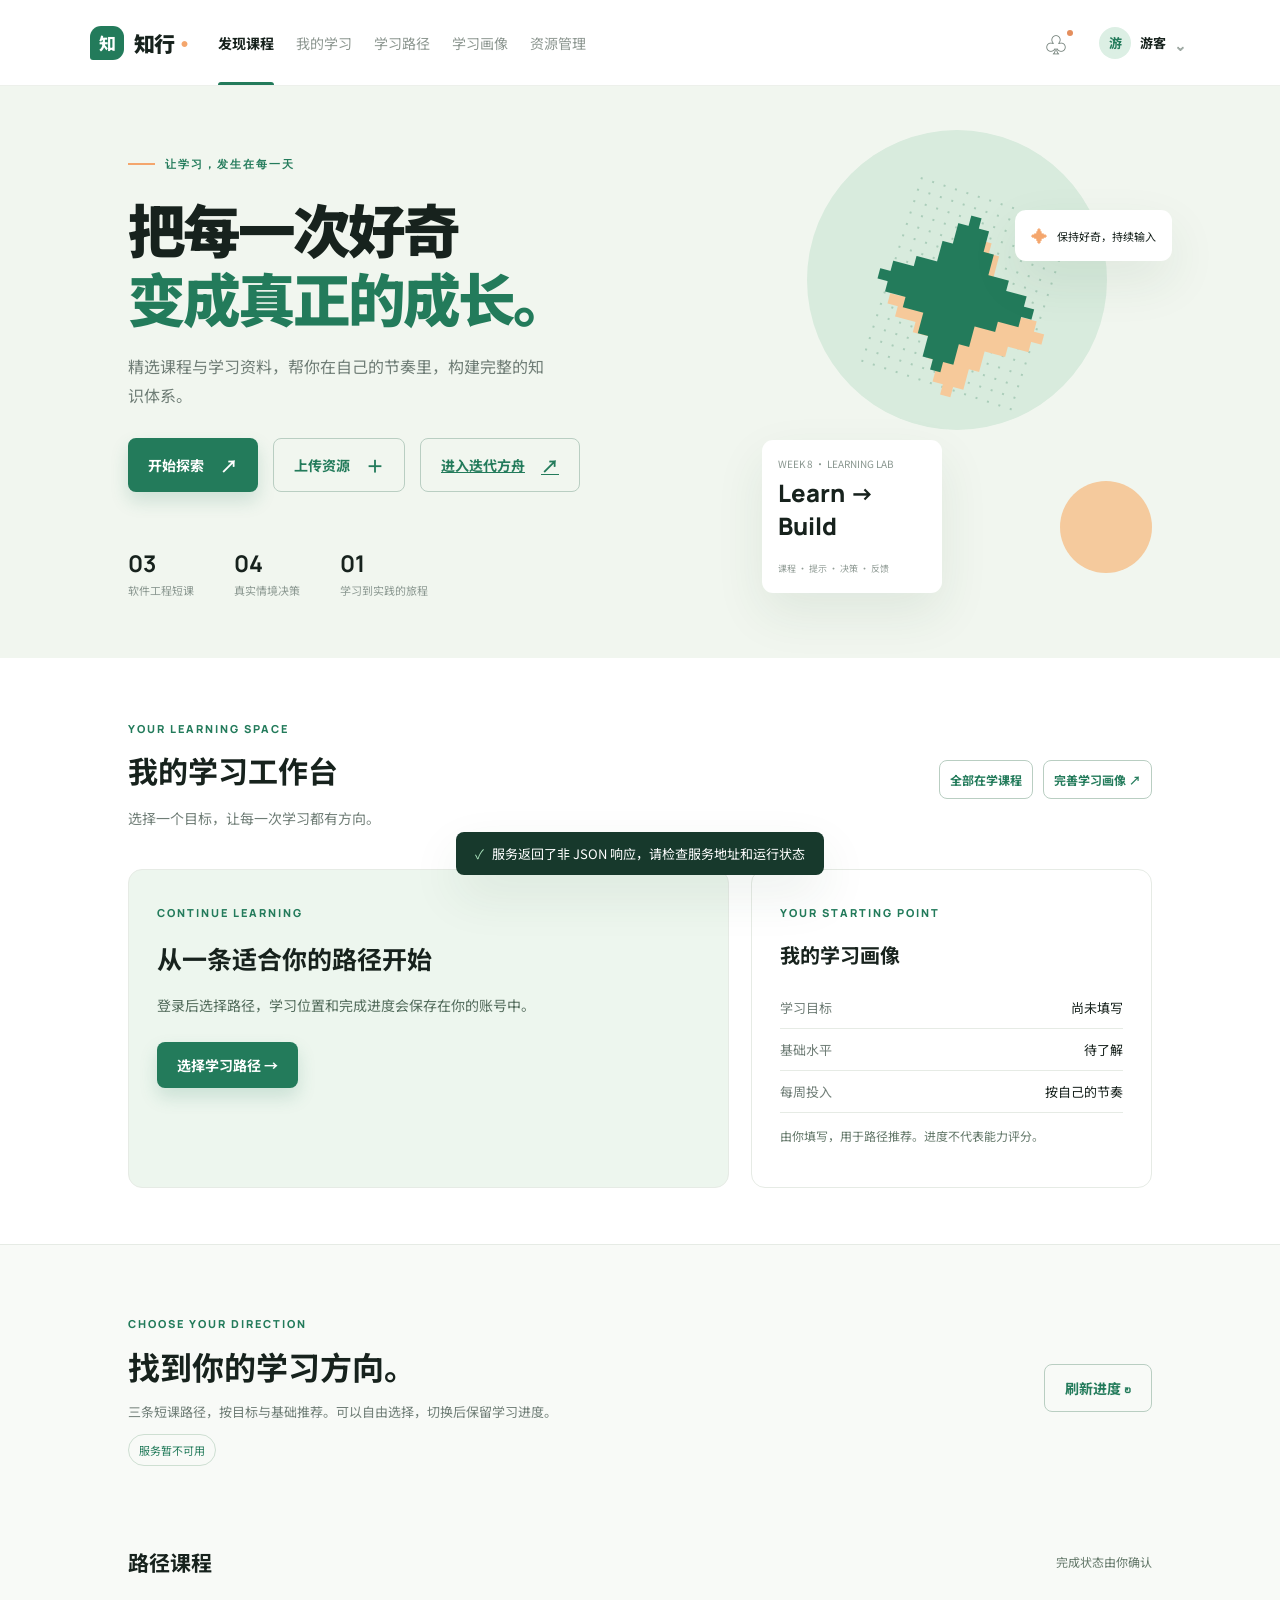
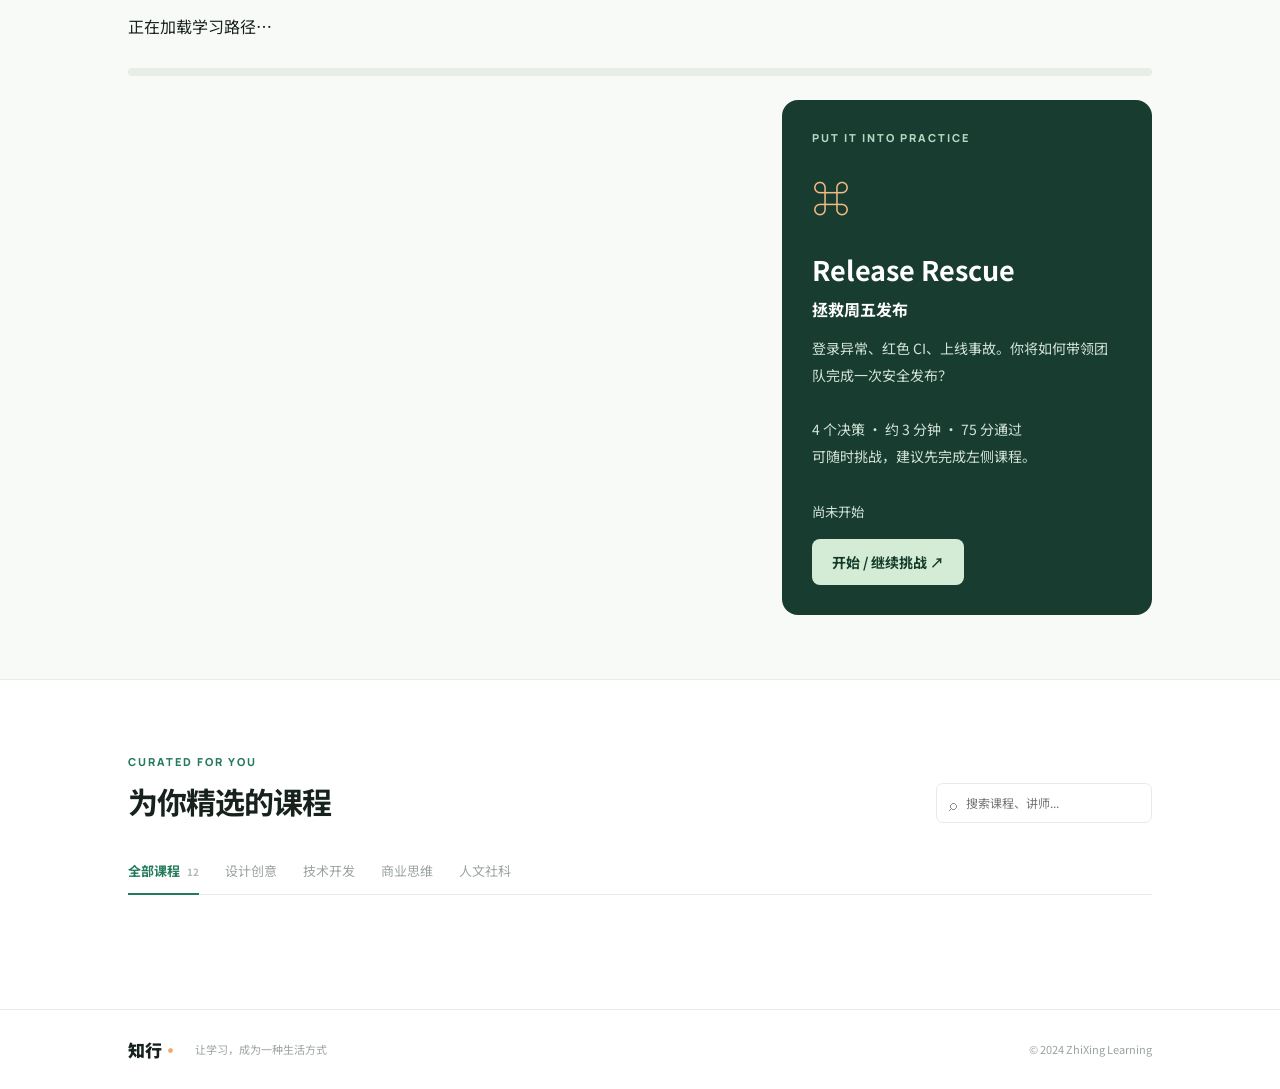
==== frontend/index.html @ 78775c66 "feat: add teacher AI course studio and learner progress analytics" ====
<!DOCTYPE html>
<html lang="zh-CN">
<head>
  <meta charset="UTF-8" />
  <meta name="viewport" content="width=device-width, initial-scale=1.0" />
  <title>知行 · 学习平台</title>
  <meta name="description" content="知行学习平台：发现好课程，上传并管理你的学习资源。" />
  <link rel="preconnect" href="https://fonts.googleapis.com" />
  <link rel="preconnect" href="https://fonts.gstatic.com" crossorigin />
  <link href="https://fonts.googleapis.com/css2?family=Manrope:wght@400;500;600;700;800&family=Noto+Sans+SC:wght@400;500;700;800;900&display=swap" rel="stylesheet" />
  <link rel="stylesheet" href="/frontend/styles/main.css" />
  <link rel="stylesheet" href="/frontend/styles/learning.css" />
  <link rel="stylesheet" href="/frontend/styles/teacher.css">
</head>
<body>
  <div class="app-shell">
    <header class="topbar">
      <a class="brand" href="#" aria-label="知行学习平台首页">
        <span class="brand-mark">知</span>
        <span>知行<span class="brand-dot">·</span></span>
      </a>
      <nav class="main-nav" aria-label="主导航">
        <button class="nav-link active" data-view="explore">发现课程</button>
        <button class="nav-link" data-view="my-learning">我的学习</button>
        <button class="nav-link" id="path-nav" data-view="path">学习路径</button>
        <button class="nav-link" data-view="learning-profile">学习画像</button>
        <button class="nav-link" data-view="uploads" data-upload-only>资源管理</button>
        <button class="nav-link hidden" data-view="admin-users" data-admin-only>账户数据</button>
      </nav>
      <div class="topbar-actions">
        <button class="icon-button notification" aria-label="通知">
          <span class="icon">♧</span><span class="notification-dot"></span>
        </button>
        <button class="user-menu" id="user-menu">
          <span class="avatar" id="user-avatar">游</span>
          <span class="user-name" id="user-name">游客</span><span class="user-role-badge hidden" id="user-role-badge">管理员</span>
          <span class="chevron">⌄</span>
        </button>
      </div>
    </header>

    <main id="app-main">
      <section class="hero">
        <div class="hero-copy">
          <span class="eyebrow"><span class="eyebrow-line"></span>让学习，发生在每一天</span>
          <h1>把每一次好奇<br /><em>变成真正的成长。</em></h1>
          <p>精选课程与学习资料，帮你在自己的节奏里，构建完整的知识体系。</p>
          <div class="hero-actions">
            <button class="button button-primary" data-scroll-courses>开始探索 <span>↗</span></button>
            <button class="button button-ghost" data-open-upload data-upload-only>上传资源 <span>＋</span></button>
            <a class="button button-ghost" href="/game">进入迭代方舟 <span>↗</span></a>
          </div>
          <div class="hero-stats">
            <div><strong>03</strong><small>软件工程短课</small></div>
            <div><strong>04</strong><small>真实情境决策</small></div>
            <div><strong>01</strong><small>学习到实践的旅程</small></div>
          </div>
        </div>
        <div class="hero-visual" aria-hidden="true">
          <div class="orb orb-main"></div>
          <div class="orb orb-small"></div>
          <div class="hero-card hero-card-progress">
            <span class="mini-label">WEEK 8 · LEARNING LAB</span>
            <strong>Learn → Build</strong>
            <small>课程 · 提示 · 决策 · 反馈</small>
          </div>
          <div class="hero-card hero-card-note">
            <span class="note-icon">✦</span><span>保持好奇，持续输入</span>
          </div>
          <div class="hero-pattern"></div>
          <div class="hero-person">✦</div>
        </div>
      </section>

      <section class="student-workbench" id="student-workbench" aria-labelledby="workbench-title">
        <div class="workbench-heading"><div><span class="section-kicker">YOUR LEARNING SPACE</span><h2 id="workbench-title">我的学习工作台</h2><p id="workbench-greeting">选择一个目标，让每一次学习都有方向。</p></div><div class="lesson-actions"><button class="button button-ghost" id="view-enrolled-courses">全部在学课程</button><button class="button button-ghost" id="edit-learning-profile">完善学习画像 ↗</button></div></div>
        <div class="workbench-grid">
          <article class="resume-card"><span class="section-kicker" id="resume-eyebrow">CONTINUE LEARNING</span><h3 id="resume-title">从一条适合你的路径开始</h3><p id="resume-description">登录后选择路径，学习位置和完成进度会保存在你的账号中。</p><p id="resume-path-label" class="supporting-copy"></p><button class="button button-primary" id="resume-learning">选择学习路径 →</button><button class="button button-ghost hidden" id="resume-view-path">查看当前路径</button><p id="next-lesson-label" class="supporting-copy"></p></article>
          <article class="profile-overview"><span class="section-kicker">YOUR STARTING POINT</span><h3>我的学习画像</h3><dl id="profile-overview"><div><dt>学习目标</dt><dd>尚未填写</dd></div><div><dt>基础水平</dt><dd>待了解</dd></div><div><dt>每周投入</dt><dd>按自己的节奏</dd></div></dl><p class="supporting-copy">由你填写，用于路径推荐。进度不代表能力评分。</p></article>
        </div>
      </section>
      <section class="week8-section" id="learning-path" aria-labelledby="path-title">
        <div class="week8-heading"><div><span class="section-kicker">CHOOSE YOUR DIRECTION</span><h2 id="path-title">找到你的学习方向。</h2><p>三条短课路径，按目标与基础推荐。可以自由选择，切换后保留学习进度。</p><span class="environment-label" id="learning-environment">正在连接学习环境…</span></div><button class="button button-ghost" id="path-refresh">刷新进度 ↻</button></div>
        <div id="path-error" class="form-error" role="alert"></div>
        <div class="path-catalog" id="path-catalog"></div>
        <div class="active-path-heading"><h3 id="active-path-title">路径课程</h3><span id="path-save-note" class="supporting-copy">完成状态由你确认</span></div>
        <div class="path-total"><p id="path-summary" aria-live="polite">正在加载学习路径…</p><progress id="path-progress" max="100" value="0" aria-label="学习路径总进度"></progress></div>
        <div class="journey-layout"><div class="path-list" id="path-list"></div><aside class="mission-card"><span class="section-kicker">PUT IT INTO PRACTICE</span><div class="mission-icon" aria-hidden="true">⌘</div><h3>Release Rescue</h3><strong>拯救周五发布</strong><p>登录异常、红色 CI、上线事故。你将如何带领团队完成一次安全发布？</p><p>4 个决策 · 约 3 分钟 · 75 分通过<br>可随时挑战，建议先完成左侧课程。</p><small id="mission-best">尚未开始</small><button class="button" id="mission-start">开始 / 继续挑战 ↗</button></aside></div>
      </section>

      <section class="content-section course-section" id="courses">
        <div class="section-heading">
          <div>
            <span class="section-kicker">CURATED FOR YOU</span>
            <h2>为你精选的课程</h2>
          </div>
          <div class="section-tools">
            <div class="search-box"><span>⌕</span><input id="search-input" type="search" placeholder="搜索课程、讲师..." /></div>
          </div>
        </div>
        <div class="category-tabs" id="category-tabs">
          <button class="category-tab active" data-category="全部">全部课程 <span>12</span></button>
          <button class="category-tab" data-category="设计">设计创意</button>
          <button class="category-tab" data-category="技术">技术开发</button>
          <button class="category-tab" data-category="商业">商业思维</button>
          <button class="category-tab" data-category="人文">人文社科</button>
        </div>
        <div class="course-grid" id="course-grid"></div>
        <div class="empty-state hidden" id="empty-state">
          <div class="empty-icon">⌕</div><h3>暂时没有找到课程</h3><p>试试其他关键词或切换课程分类吧。</p>
        </div>
      </section>
    </main>

    <footer class="footer"><div class="footer-brand">知行<span>·</span></div><span>让学习，成为一种生活方式</span><span class="footer-copy">© 2024 ZhiXing Learning</span></footer>
  </div>

  <div class="modal-backdrop hidden" id="auth-modal">
    <div class="modal auth-modal" role="dialog" aria-modal="true" aria-labelledby="auth-title">
      <button class="close-button" data-close-modal>×</button>
      <div class="auth-intro"><div class="brand auth-brand"><span class="brand-mark">知</span><span>知行<span class="brand-dot">·</span></span></div><h2>和一群热爱学习的人<br /><em>一起成长。</em></h2><p>登录后同步你的学习进度，收藏课程与上传资料。</p><div class="auth-decoration">✦</div></div>
      <div class="auth-form-wrap">
        <div class="auth-tabs"><button class="auth-tab active" data-auth-tab="login">登录</button><button class="auth-tab" data-auth-tab="register">注册账号</button></div>
        <h2 id="auth-title">欢迎回来</h2><p class="form-hint">输入你的账号信息继续学习</p>
        <form id="auth-form">
          <label class="field register-only hidden">昵称<input id="auth-name" type="text" placeholder="给自己取一个名字" /></label>
          <label class="field register-only hidden">角色<select id="auth-role"><option value="student">学生</option><option value="teacher">教师</option></select></label>
          <label class="field">邮箱<input id="auth-email" type="email" required placeholder="you@example.com" /></label>
          <label class="field">密码<input id="auth-password" type="password" required minlength="6" placeholder="至少 6 位密码" /></label>
          <div class="form-error" id="auth-error"></div>
          <button class="button button-primary full-width" type="submit" id="auth-submit">登录 <span>→</span></button>
        </form>
        <p class="form-footnote">继续即表示你同意 <a href="#">服务条款</a> 与 <a href="#">隐私政策</a></p>
      </div>
    </div>
  </div>

  <div class="modal-backdrop hidden" id="upload-modal">
    <div class="modal studio-modal" role="dialog" aria-modal="true" aria-labelledby="studio-heading">
      <button class="close-button" data-close-modal aria-label="关闭课程编辑器">×</button>
      <div class="modal-heading"><span class="section-kicker">INSTRUCTOR STUDIO</span><h2 id="studio-heading">创建课程</h2><p>上传已有讲义，让 AI 先整理课程。你只需检查、调整并确认发布。</p></div>
      <div id="studio-preview-banner" class="analytics-notice hidden">本地编辑器预览 · 可填写、预览和保存本机草稿，不会发布课程或修改团队数据。</div>
      <form id="studio-form" novalidate><fieldset id="studio-fieldset">
      <nav class="studio-steps" aria-label="课程创建步骤"><button type="button" class="studio-step" data-tab="ai">上传资料 · AI 整理</button><button type="button" class="studio-step active" data-tab="basics">高级编辑 · 基础</button><button type="button" class="studio-step" data-tab="content">高级编辑 · 内容</button><button type="button" class="studio-step" data-tab="preview">学生视角预览</button></nav>
      <div class="studio-layout"><div class="studio-main">
      <section class="studio-pane" data-pane="ai">
        <div class="ai-intro"><span class="ai-pill" id="studio-ai-model">Claude 课程助手</span><h3>有一份讲义，就可以开始。</h3><p>上传 PDF 或 PPTX，自动整理标题、学习目标、重点章节与练习建议，再给出待确认事项。</p></div>
        <label class="ai-dropzone" for="studio-ai-file"><span class="ai-upload-symbol">↑</span><strong>选择你的课程资料</strong><span id="studio-ai-filename">支持文字型 PDF / PPTX · 最多 20MB、60 页</span><input id="studio-ai-file" type="file" accept=".pdf,.pptx"></label>
        <label class="field ai-audience">主要面向谁？（可选）<select id="studio-ai-audience"><option value="auto">让 AI 根据资料建议</option><option value="beginner">零基础学生</option><option value="intermediate">有一定基础</option><option value="advanced">进阶学习者</option></select></label>
        <p class="ai-disclosure">点击生成会把提取的资料文字发送至云渡 Claude，并产生 API 用量；只生成草稿，不会自动发布。扫描件暂不支持 OCR。</p>
        <div class="ai-actions"><button id="studio-ai-generate" type="button" class="button button-primary" disabled>生成课程草稿与评价</button><button id="studio-ai-cancel" type="button" class="text-action hidden">停止等待</button><button id="studio-ai-resume" type="button" class="text-action hidden">恢复查询</button><button id="studio-ai-edit" type="button" class="text-action">我想手动编辑</button></div>
        <div class="ai-stages"><span class="ai-stage">1 接收资料</span><span class="ai-stage">2 提取文字</span><span class="ai-stage">3 生成与检查</span><span class="ai-stage">4 教师确认</span></div>
        <p id="studio-ai-status" role="status" aria-live="polite"></p>
        <section id="studio-ai-result" class="hidden"><div class="ai-result-heading"><span class="section-kicker">草稿已准备好 · 尚未发布</span><h3>先看看 AI 整理得怎么样</h3><p id="studio-ai-coverage"></p></div><p id="studio-ai-summary"></p><div id="studio-ai-report"></div><details class="ai-candidate-details" open><summary>查看生成的课程草稿</summary><div id="studio-ai-candidate"></div></details><div class="ai-actions"><button id="studio-ai-apply" type="button" class="button button-primary" disabled>采用草稿，进入发布前预览</button><a id="studio-ai-original" class="text-action hidden" target="_blank" rel="noopener">对照原资料 ↗</a><button id="studio-ai-export" type="button" class="text-action">下载草稿与审阅记录</button></div><p class="ai-disclosure">这是 AI 建议，不是质量认证。采用前请确认资料重点、补充示例和练习是否合适。</p></section>
      </section>
      <input id="studio-source_notes" type="hidden">

      <section class="studio-pane" data-pane="basics"><h3>这门课，准备怎么教？</h3><p class="supporting-copy">课程模式决定内容要求；附件不再是每门课的必选项。</p><input id="studio-mode" type="hidden" value="guided"><div class="studio-modes">
      <button type="button" class="studio-mode" data-mode="resource"><b>资料阅读</b><small>文档 + 学习指引</small></button>
      <button type="button" class="studio-mode" data-mode="video"><b>视频学习</b><small>视频 + 目标说明</small></button>
      <button type="button" class="studio-mode" data-mode="guided"><b>分步讲解</b><small>短小节 + 具体示例</small></button>
      <button type="button" class="studio-mode" data-mode="practice"><b>动手实践</b><small>任务 + 自查标准</small></button>
      <button type="button" class="studio-mode" data-mode="blended"><b>混合课程</b><small>附件 + 分步内容</small></button></div><p id="studio-mode-help" class="studio-mode-help"></p>
      <label class="field">课程名称 *<input id="studio-title" maxlength="120" placeholder="例如：第一次提交 PR，把修改说清楚"></label>
      <label class="field">课程简介 *<textarea id="studio-description" maxlength="1000" rows="2" placeholder="用两句话说明这节课解决什么问题。"></textarea></label>
      <div class="studio-three"><label class="field">课程分类<select id="studio-category"><option>技术</option><option>设计</option><option>商业</option><option>人文</option></select></label><label class="field">学习基础<select id="studio-level"><option value="beginner">零基础</option><option value="intermediate">有一定基础</option><option value="advanced">进阶</option></select></label><label class="field">预计时长（分钟）*<input id="studio-minutes" type="number" min="1" max="600" value="15"></label></div>
      <label class="field">适合人群 *<input id="studio-audience" maxlength="300" placeholder="例如：第一次参与团队开发的同学"></label>
      <label class="field">学习目标 *<textarea id="studio-objectives" maxlength="2000" rows="3" placeholder="每行一个可观察的目标，例如：能写出修改内容和验证方法"></textarea></label></section>
      <section class="studio-pane hidden" data-pane="content"><h3>把内容组织成能学、能做的步骤</h3><p class="supporting-copy">分步讲解 / 混合课程至少有一节正文；动手实践必须填写任务和完成标准。</p>
      <div class="studio-attachment"><h4>课程附件</h4><p id="studio-attachment-help"></p><label class="field">选择文件<input id="course-file" type="file" accept=".pdf,.doc,.docx,.ppt,.pptx,.mp4,.mov"></label><small>支持 PDF、Word、PPT、MP4、MOV，最多 500MB。视频播放取决于浏览器对编码的支持。</small><p id="studio-file-label"></p><button type="button" class="text-action" id="studio-remove-file">撤销新选择（编辑时保留原附件）</button></div>
      <div class="studio-section-toolbar"><h4>分步正文</h4><button type="button" class="button button-ghost" id="studio-add-section">＋ 添加小节</button></div><div id="studio-sections"></div>
      <label class="field">示例 / 代码示范<textarea id="studio-example" maxlength="6000" rows="4" placeholder="给学生看一个完整的小例子，不要求执行代码。"></textarea></label>
      <label class="field">动手任务<textarea id="studio-task" maxlength="4000" rows="3" placeholder="让学生完成什么？需要产出什么？"></textarea></label>
      <label class="field">完成标准 / 自查清单<textarea id="studio-checklist" maxlength="2000" rows="3" placeholder="每行一项，供学生检查自己的产出。"></textarea></label>
      <label class="field">参考思路（学生手动展开）<textarea id="studio-reference" maxlength="4000" rows="3" placeholder="提供解释或示范，不自动评分。"></textarea></label>
      <p class="supporting-copy">此版本支持文本任务及账号草稿；没有在线代码执行、作业附件提交或自动评分。</p></section>
      <section class="studio-pane hidden" data-pane="preview"><p id="studio-ai-review-note" class="ai-disclosure hidden">AI 草稿需教师核对。可在“上传资料 · AI 整理”查看来源与审阅；后续手工编辑不会自动重新评价。</p><p id="studio-preview-warning" class="studio-mode-help"></p><h2 id="studio-preview-title"></h2><div id="studio-preview-body"></div></section>
      </div><aside class="studio-sidebar"><span class="section-kicker">课程结构</span><div id="studio-outline"></div><button type="button" class="text-action" id="studio-sample">填入一节示例课程</button></aside></div>
      <div class="studio-footer"><div><button type="button" class="button button-ghost" id="studio-save-draft">保存本机草稿</button><button type="button" class="text-action" id="studio-restore-draft">恢复草稿</button><p id="studio-draft-status" role="status"></p></div><button type="submit" class="button button-primary" id="studio-submit">发布课程</button></div>
      </fieldset><p id="studio-error" class="form-error" role="alert"></p></form>
    </div>
  </div>

  <div class="modal-backdrop hidden" id="course-modal">
    <div class="modal course-detail-modal" role="dialog" aria-modal="true" aria-labelledby="course-detail-title">
      <button class="close-button" data-close-modal>×</button>
      <div class="detail-cover" id="detail-cover"><span class="cover-label" id="detail-badge"></span><div class="cover-shape"></div></div>
      <div class="detail-content">
        <span class="section-kicker" id="detail-category"></span>
        <h2 id="course-detail-title"></h2>
        <p id="detail-description"></p>
        <div class="detail-meta"><span id="detail-author"></span><span id="detail-duration"></span><span id="detail-type"></span><span id="detail-learners"></span></div>
        <button class="button button-primary full-width" id="start-learning">开始学习 <span>→</span></button>
      </div>
    </div>
  </div>

  <div class="modal-backdrop hidden" id="profile-modal">
    <div class="modal profile-modal" role="dialog" aria-modal="true" aria-labelledby="profile-title">
      <button class="close-button" data-close-modal>×</button>
      <div class="modal-heading"><span class="section-kicker">YOUR ACCOUNT</span><h2 id="profile-title">个人账号</h2><p>管理你的个人资料和登录安全。</p></div>
      <div class="profile-avatar-row"><div class="profile-avatar" id="profile-avatar">游</div><label class="button button-ghost avatar-picker">更换头像<input id="profile-avatar-file" type="file" accept=".jpg,.jpeg,.png,.gif,.webp" /></label></div>
      <form id="profile-form"><label class="field">昵称<input id="profile-name" required maxlength="40" /></label><label class="field">邮箱<input id="profile-email" disabled /></label><div class="form-error" id="profile-error"></div><button class="button button-primary full-width" type="submit">保存个人资料</button></form>
      <form id="password-form" class="password-form"><h3>修改密码</h3><label class="field">当前密码<input id="current-password" type="password" required /></label><label class="field">新密码<input id="new-password" type="password" minlength="6" required /></label><div class="form-error" id="password-error"></div><button class="button button-ghost full-width" type="submit">更新密码</button></form>
      <button class="button button-ghost full-width logout-button" id="profile-logout">退出登录</button>
      <button class="button button-ghost full-width account-delete-button" id="profile-delete-account">注销账号</button>
    </div>
  </div>

  <div class="modal-backdrop hidden" id="learning-modal">
    <div class="modal learning-modal" role="dialog" aria-modal="true" aria-labelledby="learning-title">
      <button class="close-button" data-close-modal>×</button>
      <div class="modal-heading"><span class="section-kicker">MY SPACE</span><h2 id="learning-title">我的学习</h2><p id="learning-description">查看你正在学习的课程。</p></div>
      <div id="space-list" class="space-list"></div>
    </div>
  </div>

  <div class="modal-backdrop hidden" id="learners-modal">
    <div class="modal learning-modal" role="dialog" aria-modal="true" aria-labelledby="learners-title">
      <button class="close-button" data-close-modal>×</button>
      <div id="analytics-overview"><div class="modal-heading"><span class="section-kicker">LEARNING ANALYTICS</span><h2 id="learners-title">学习人员</h2><p id="learners-description"></p></div>
      <div id="analytics-preview-note" class="analytics-notice hidden">本地效果预览 · 以下均为示例数据，不代表真实学生记录。</div>
      <div id="analytics-stats" class="analytics-stats" aria-label="课程学习统计"></div>
      <p class="analytics-definition">统计当前加入者；打开课时或已有进度计为开始学习，100% 计为完成。完成率反映进度，不代表知识掌握程度。</p>
      <div class="analytics-tools"><label>搜索学生<input id="analytics-search" type="search" placeholder="输入学生昵称"></label><label>学习状态<select id="analytics-filter"><option value="all">全部状态</option><option value="not_started">未开始</option><option value="in_progress">学习中</option><option value="completed">已完成</option></select></label><button id="analytics-refresh" class="secondary-button" type="button">刷新数据</button></div>
      <p id="analytics-result-count" aria-live="polite"></p>
      <div id="learners-list" class="space-list" aria-live="polite"></div></div>
      <section id="learner-detail" class="hidden" aria-label="当前课程学习者详情">
        <button id="learner-back" class="detail-back" type="button">← 返回学习者列表</button>
        <div id="learner-detail-content" aria-live="polite"></div>
      </section>
    </div>
  </div>

  <div class="modal-backdrop hidden" id="admin-users-modal">
    <div class="modal admin-users-modal" role="dialog" aria-modal="true" aria-labelledby="admin-users-title">
      <button class="close-button" data-close-modal>×</button>
      <div class="modal-heading"><span class="section-kicker">ADMINISTRATION</span><h2 id="admin-users-title">账户数据</h2><p>查看已注册账户、教师课程和学生学习记录。</p></div>
      <div id="admin-users-list" class="admin-users-list"></div>
    </div>
  </div>

  <div class="modal-backdrop hidden" id="learning-profile-modal"><div class="modal learning-profile-modal" role="dialog" aria-modal="true" aria-labelledby="learning-profile-title">
    <button class="close-button" data-close-modal aria-label="关闭学习画像">×</button><span class="section-kicker">PERSONALIZE YOUR JOURNEY</span><h2 id="learning-profile-title">从你的起点出发。</h2><p class="supporting-copy">填写目标与基础，获得可解释的路径建议。所有信息均可修改，也可以暂时跳过。</p>
    <form id="learning-profile-form">
      <label class="field">学习目标<select id="learning-goal"><option value="">暂不填写</option><option value="collaboration">协作开发入门</option><option value="quality">测试与发布</option><option value="engineering">软件工程实践</option></select></label>
      <label class="field">基础水平<select id="learning-level"><option value="">暂不填写</option><option value="beginner">零基础 · 刚开始了解开发</option><option value="intermediate">入门 · 已写过简单程序</option><option value="experienced">有经验 · 参与过开发项目</option></select></label>
      <label class="field">每周可用时间（小时）<input id="learning-hours" type="number" min="1" max="40" step="1" placeholder="可留空，例如 5" /></label>
      <p class="supporting-copy">用于估算学习节奏。基础是你的自我描述，不是系统测评；修改后不会自动切换路径。</p><p id="learning-profile-error" class="form-error" role="alert"></p>
      <div class="lesson-actions"><button class="button button-primary" id="learning-profile-save">保存并查看推荐 →</button><button class="button button-ghost" type="button" data-close-modal>暂时跳过</button></div>
    </form>
  </div></div>
  <div class="modal-backdrop hidden" id="path-detail-modal"><div class="modal path-detail-modal" role="dialog" aria-modal="true" aria-labelledby="path-detail-title"><button class="close-button" data-close-modal aria-label="关闭路径详情">×</button><span class="section-kicker">PATH OVERVIEW</span><h2 id="path-detail-title"></h2><p id="path-detail-description"></p><p id="path-detail-outcome"></p><p id="path-detail-fit" class="supporting-copy"></p><ol id="path-detail-lessons" class="path-detail-lessons"></ol><p id="path-detail-error" class="form-error" role="alert"></p><button class="button button-primary" id="path-select-confirm">选择这条路径 →</button></div></div>
  <div class="modal-backdrop hidden" id="lesson-modal"><div class="modal lesson-modal" role="dialog" aria-modal="true" aria-labelledby="lesson-title">
    <button class="close-button" data-close-modal aria-label="关闭学习页面">×</button><span class="section-kicker">LEARN / REFLECT / APPLY</span><h2 id="lesson-title"></h2>
    <div class="lesson-layout"><nav class="lesson-directory" aria-label="当前路径课时目录"><p class="section-kicker">学习目录</p><div id="lesson-directory"></div><button class="button button-ghost" id="toggle-tutor" aria-expanded="true" aria-controls="tutor-panel">收起学习助手</button></nav>
      <section class="lesson-reading"><p id="lesson-duration" class="supporting-copy"></p><div id="lesson-content"></div><p id="lesson-copy" class="hidden"></p><a class="button button-ghost hidden" id="lesson-resource" target="_blank" rel="noopener">打开课程资源 ↗</a><div class="reflection" id="lesson-reflection"><strong>停下来想一想</strong><p id="lesson-question"></p></div><p id="lesson-progress" aria-live="polite"></p><p id="progress-error" class="form-error" role="alert"></p><button class="button button-ghost hidden" id="progress-retry" type="button">重试保存</button><div class="lesson-actions"><button class="button button-primary" id="complete-lesson" data-save-progress="100">完成本节，查看下一步 →</button><button class="button button-ghost hidden" id="restart-lesson" data-save-progress="0">重新学习本节</button><button class="button button-ghost" id="postpone-lesson">稍后继续</button></div><p class="supporting-copy">完成状态由你确认，不代表测评成绩。稍后继续会保留学习位置，切换课时不会自动完成。</p><section id="completion-feedback" class="completion-feedback hidden" aria-labelledby="completion-title" tabindex="-1"><span class="completion-mark" aria-hidden="true">✓</span><h3 id="completion-title">本节已完成</h3><p id="completion-summary"></p><ul id="completion-takeaways"></ul><p id="completion-next-label"></p><button class="button button-primary" id="completion-next">继续下一节 →</button><p id="completion-refresh-note" class="supporting-copy" role="status"></p></section><div class="lesson-pagination"><button class="button button-ghost" id="previous-lesson">← 上一节</button><button class="button button-ghost" id="next-lesson">下一节 →</button></div></section>
      <aside class="tutor-panel" id="tutor-panel"><div class="tutor-heading"><h3>学习助手</h3><button type="button" id="tutor-clear" class="text-action">新对话</button></div><small id="tutor-mode-label">课时知识卡 · 规则式助手（非大模型）</small><p id="tutor-context"></p><div class="focus-context"><span id="tutor-focus-label">提问范围：整节课</span><button class="text-action" id="clear-tutor-focus" type="button">回到整节课</button></div><div class="tutor-messages" id="tutor-messages" aria-live="polite"><p class="supporting-copy">围绕当前课时提问，或试试下面的快捷操作。</p></div><div class="prompt-chips"><button data-tutor-prompt="解释本课知识">解释本节</button><button data-tutor-prompt="举个例子">举个例子</button><button data-tutor-prompt="总结重点">总结重点</button><button data-tutor-prompt="给我一道练习">自测练习</button></div><div class="prompt-chips"><button id="tutor-hint" type="button">任务提示 1</button><button id="tutor-reference" type="button">查看任务参考思路</button><button id="tutor-restore" type="button">恢复账号会话</button></div><form id="tutor-form"><label class="field">你的问题<textarea id="tutor-question" required maxlength="1000" rows="3" placeholder="例如：为什么 CI 失败后不能直接合并？"></textarea></label><button class="button button-primary full-width" id="tutor-send">发送问题 →</button></form><p id="tutor-status" class="supporting-copy" role="status"></p><div id="tutor-retry-actions" class="lesson-actions hidden"><button class="button button-ghost" id="tutor-retry">重试</button><button class="button button-ghost" id="tutor-use-cards">查看课时知识卡</button></div><p class="supporting-copy">按账号和课时保存最近 20 轮；新对话会替换本课当前会话。不执行代码，不读取附件。</p></aside>
    </div>
  </div></div>
  <div class="modal-backdrop hidden" id="mission-modal"><div class="modal mission-modal" role="dialog" aria-modal="true" aria-labelledby="mission-scene-title"><button class="close-button" data-close-modal aria-label="关闭任务">×</button><span class="section-kicker">RELEASE RESCUE / INTERACTIVE MISSION</span><p id="mission-status" aria-live="polite"></p><progress id="mission-progress" max="4" value="0" aria-label="任务进度"></progress><h2 id="mission-scene-title"></h2><p id="mission-scenario"></p><div class="mission-choices" id="mission-choices"></div><button class="button button-primary hidden" id="mission-retry">再挑战一次 ↻</button><div class="mission-history" id="mission-history" aria-live="polite"></div></div></div>
  <div class="toast hidden" id="toast" role="status"><span>✓</span><span id="toast-message">操作成功</span></div>
  <script src="/frontend/api/client.js"></script>
  <script src="/frontend/features/state.js"></script>
  <script src="/frontend/components/ui.js"></script>
  <script src="/frontend/features/auth/account.js"></script>
  <script src="/frontend/features/courses/catalog.js"></script>
  <script src="/frontend/features/navigation.js"></script>
  <script src="/frontend/features/learning/workspace.js"></script>
  <script src="/frontend/features/tutor/panel.js"></script>
  <script src="/frontend/features/missions/release-rescue.js"></script>
  <script src="/frontend/features/learning/study.js"></script>
  <script src="/frontend/features/tutor/study.js"></script>
  <script src="/frontend/features/courses/analytics.js"></script>
  <script src="/frontend/features/courses/studio.js"></script>
  <script src="/frontend/features/courses/studio-ai.js"></script>
  <script src="/frontend/features/bootstrap.js"></script>
</body>
</html>
---- frontend/styles/main.css ----
:root{--ink:#17221d;--muted:#6f7d76;--cream:#f6f7f2;--paper:#fff;--mint:#c9e8d8;--green:#237b5b;--green-dark:#195d45;--line:#e6ebe5;--orange:#f4a66d;--shadow:0 20px 50px #1d503416}*{box-sizing:border-box}html{scroll-behavior:smooth}body{margin:0;color:var(--ink);font-family:"Noto Sans SC",sans-serif;background:var(--cream)}button,input,textarea,select{font:inherit}button{border:0;cursor:pointer;color:inherit}.hidden{display:none!important}.app-shell{max-width:1440px;margin:auto;background:var(--paper);min-height:100vh}.topbar{height:86px;padding:0 7%;display:flex;align-items:center;border-bottom:1px solid #edf0eb;gap:55px;position:relative;z-index:2;background:#fff}.brand{display:flex;align-items:center;gap:10px;font-size:21px;font-weight:900;letter-spacing:-1px}.brand-mark{display:grid;place-items:center;width:34px;height:34px;border-radius:11px 11px 11px 3px;background:var(--green);color:#fff;font-size:17px;font-weight:800}.brand-dot,.footer-brand span{color:var(--orange)}.main-nav{display:flex;gap:34px;flex:1}.nav-link{background:none;color:#8c9690;font-size:14px;padding:31px 0;position:relative}.nav-link.active{color:var(--ink);font-weight:700}.nav-link.active:after{content:"";position:absolute;bottom:-1px;left:0;right:0;height:3px;background:var(--green);border-radius:3px 3px 0 0}.topbar-actions{display:flex;align-items:center;gap:20px}.user-role-badge{font-size:9px;background:#fff0d9;color:#b86b22;border-radius:4px;padding:3px 5px;font-weight:700}.icon-button{background:none;font-size:22px;position:relative;color:#6f7d76}.notification-dot{position:absolute;right:0;top:4px;width:6px;height:6px;background:#e48e5d;border-radius:50%}.user-menu{display:flex;align-items:center;gap:9px;background:none;font-size:13px;font-weight:700}.avatar{display:grid;place-items:center;width:32px;height:32px;border-radius:50%;background:#dcefe4;color:var(--green)}.chevron{color:#9aa59f;font-size:18px}.hero{min-height:468px;background:#f1f6ef;display:flex;padding:70px 10% 60px;position:relative;overflow:hidden}.hero-copy{width:55%;position:relative;z-index:1}.eyebrow,.section-kicker{font-family:Manrope,sans-serif;letter-spacing:2px;color:var(--green);font-size:11px;font-weight:800}.eyebrow{display:flex;align-items:center;gap:10px}.eyebrow-line{width:27px;height:2px;background:var(--orange)}h1{font-size:clamp(38px,4.5vw,66px);line-height:1.2;letter-spacing:-3px;margin:22px 0 20px;font-weight:900}h1 em,h2 em{color:var(--green);font-style:normal} .hero-copy p{color:var(--muted);font-size:16px;line-height:1.8;max-width:420px}.hero-actions{display:flex;gap:15px;margin-top:28px}.button{border-radius:8px;padding:13px 20px;font-size:14px;font-weight:700;transition:.2s;display:inline-flex;align-items:center;justify-content:center;gap:16px}.button:hover{transform:translateY(-2px)}.button-primary{background:var(--green);color:#fff;box-shadow:0 9px 18px #237b5b2c}.button-primary:hover{background:var(--green-dark)}.button-ghost{background:transparent;border:1px solid #b9cec2;color:var(--green)}.button span{font-size:18px}.hero-stats{display:flex;gap:40px;margin-top:55px}.hero-stats div{display:flex;flex-direction:column}.hero-stats strong{font-family:Manrope,sans-serif;font-size:23px}.hero-stats strong span{font-size:15px;color:var(--green)}.hero-stats small{color:#8b9891;margin-top:3px;font-size:11px}.hero-visual{flex:1;position:relative;min-height:335px}.orb{position:absolute;border-radius:50%}.orb-main{width:300px;height:300px;background:#d8ebdd;right:45px;top:-26px}.orb-small{width:92px;height:92px;background:#f5ca9d;right:0;bottom:25px}.hero-pattern{position:absolute;right:100px;top:36px;width:170px;height:205px;opacity:.35;background:radial-gradient(#549477 1px,transparent 1px);background-size:12px 12px;transform:rotate(18deg)}.hero-person{position:absolute;right:105px;top:12px;font-size:170px;color:#237b5b;text-shadow:16px 21px 0 #f6c99a;transform:rotate(15deg)}.hero-card{position:absolute;background:#fff;box-shadow:var(--shadow);border-radius:11px;z-index:1}.hero-card-progress{right:210px;bottom:5px;width:180px;padding:16px}.mini-label{display:block;color:#89968f;font-size:10px}.hero-card-progress strong{display:block;font:800 24px Manrope;margin:5px 0 11px}.progress-track{height:6px;background:#edf1eb;border-radius:5px}.progress-track span{display:block;height:100%;background:var(--orange);border-radius:5px}.hero-card-progress small{font-size:9px;color:#929d97}.hero-card-progress b{color:var(--green)}.hero-card-note{right:-20px;top:54px;padding:13px 16px;font-size:11px;display:flex;gap:9px;align-items:center}.note-icon{color:var(--orange);font-size:17px}.content-section{padding:67px 10% 90px}.section-heading{display:flex;justify-content:space-between;align-items:flex-end}.section-heading h2{font-size:30px;margin:8px 0 0;letter-spacing:-1px}.section-tools{display:flex;gap:12px}.search-box{height:40px;border:1px solid var(--line);border-radius:7px;display:flex;align-items:center;padding:0 12px;gap:7px;color:#89968f}.search-box input{border:0;outline:0;width:175px;font-size:12px}.filter-button{background:#fff;border:1px solid var(--line);border-radius:7px;padding:0 14px;color:#6b7872;font-size:12px}.filter-button span{margin-left:9px}.category-tabs{display:flex;gap:26px;margin:38px 0 24px;border-bottom:1px solid var(--line)}.category-tab{padding:0 0 14px;background:transparent;color:#9aa49f;font-size:13px;position:relative}.category-tab.active{color:var(--green);font-weight:700}.category-tab.active:after{content:"";position:absolute;height:2px;background:var(--green);bottom:-1px;left:0;right:0}.category-tab span{font-size:10px;margin-left:4px;color:#b0bbb5}.course-grid{display:grid;grid-template-columns:repeat(3,1fr);gap:25px}.course-card{border:1px solid var(--line);border-radius:10px;overflow:hidden;background:#fff;transition:.25s}.course-card:hover{transform:translateY(-5px);box-shadow:var(--shadow)}.course-cover{height:158px;padding:18px;position:relative;overflow:hidden}.cover-design{background:#f8e5d8}.cover-tech{background:#dce8f4}.cover-business{background:#e8e5f3}.cover-humanities{background:#e5f0dd}.cover-label{display:inline-block;padding:5px 9px;border-radius:4px;background:#ffffffb5;font-size:10px;font-weight:700;letter-spacing:.5px}.cover-title{position:absolute;bottom:16px;left:18px;font-size:20px;font-weight:900;line-height:1.25;max-width:190px}.cover-shape{position:absolute;width:135px;height:135px;border-radius:50%;right:-22px;top:-25px;background:#f4a66d;opacity:.72}.cover-shape:after{content:"";position:absolute;border:18px solid #fff7;border-radius:50%;width:90px;height:90px;left:24px;top:24px}.cover-tech .cover-shape{background:#70a9cd;transform:rotate(45deg);border-radius:16px}.cover-business .cover-shape{background:#a293c9;transform:rotate(30deg);border-radius:45% 55% 45% 55%}.cover-humanities .cover-shape{background:#8bb77d}.course-info{padding:18px}.course-title{font-weight:800;font-size:16px;margin:0 0 9px;white-space:nowrap;overflow:hidden;text-overflow:ellipsis}.course-description{font-size:11px;color:#87938d;white-space:nowrap;overflow:hidden;text-overflow:ellipsis}.course-meta{display:flex;justify-content:space-between;align-items:center;margin-top:18px;padding-top:13px;border-top:1px solid #f0f2ef;color:#96a09b;font-size:11px}.course-author{display:flex;align-items:center;gap:6px}.author-avatar{width:21px;height:21px;background:#e9f3ec;border-radius:50%;display:grid;place-items:center;color:var(--green);font-size:9px}.course-duration{display:flex;gap:4px}.empty-state{text-align:center;padding:50px;color:var(--muted)}.empty-icon{font-size:35px;color:#aab8b0}.empty-state h3{color:var(--ink);margin:10px}.empty-state p{font-size:13px}.footer{border-top:1px solid var(--line);padding:27px 10%;display:flex;align-items:center;gap:16px;color:#9aa49f;font-size:11px}.footer-brand{font-weight:900;font-size:17px;color:var(--ink)}.footer-copy{margin-left:auto}.modal-backdrop{position:fixed;z-index:10;inset:0;background:#14342a78;display:grid;place-items:center;padding:20px}.modal-backdrop#auth-modal{z-index:30}.modal{position:relative;background:#fff;border-radius:13px;box-shadow:0 25px 80px #193f3050;max-width:800px;width:100%;max-height:95vh;overflow:auto}.close-button{position:absolute;right:19px;top:14px;background:none;font-size:28px;color:#87938d;z-index:1}.auth-modal{display:grid;grid-template-columns:39% 61%;min-height:500px}.auth-intro{background:#eaf5ec;padding:43px 34px;position:relative;overflow:hidden}.auth-brand{font-size:18px}.auth-intro h2{font-size:29px;line-height:1.35;margin-top:80px;position:relative;z-index:1}.auth-intro p{font-size:12px;color:#789083;line-height:1.8;position:relative;z-index:1}.auth-decoration{position:absolute;right:-25px;bottom:18px;color:#a7ceb1;font-size:180px;transform:rotate(20deg)}.auth-form-wrap{padding:62px 55px 38px}.auth-tabs{display:flex;gap:25px;border-bottom:1px solid var(--line);margin-bottom:35px}.auth-tab{padding-bottom:12px;background:none;color:#a0aaa4;font-size:13px}.auth-tab.active{color:var(--green);font-weight:700;border-bottom:2px solid var(--green)}.auth-form-wrap h2{margin:0;font-size:26px}.form-hint{font-size:12px;color:#9ba59f;margin:8px 0 27px}.field{display:block;font-size:12px;color:#64726b;margin:16px 0}.field input,.field select,.field textarea{display:block;width:100%;border:1px solid var(--line);border-radius:7px;padding:12px 13px;margin-top:7px;outline:0;color:var(--ink);font-size:13px;background:#fff}.field input:focus,.field textarea:focus,.field select:focus{border-color:#88bca0;box-shadow:0 0 0 3px #dff1e5}.form-error{color:#c75a4c;font-size:11px;min-height:17px}.full-width{width:100%;margin-top:8px}.form-footnote{text-align:center;color:#a3aaa6;font-size:10px;margin-top:20px}.form-footnote a{color:var(--green)}.upload-modal{max-width:570px;padding:40px 48px}.modal-heading h2{font-size:27px;margin:8px 0}.modal-heading p{font-size:12px;color:var(--muted);margin:0 0 22px}.two-fields{display:grid;grid-template-columns:1fr 1fr;gap:16px}.file-drop{border:1.5px dashed #b6cfbd;border-radius:8px;background:#f7fbf7;padding:22px;text-align:center;display:flex;flex-direction:column;align-items:center;gap:7px;color:var(--green);font-size:12px}.file-drop small{font-size:10px;color:#98a59d}.file-drop input{display:none}.upload-icon{font-size:25px}.selected-file{display:flex;align-items:center;gap:10px;background:#f2f7f2;padding:10px 13px;border-radius:6px;font-size:11px;color:var(--green);margin-top:10px}.selected-file button{margin-left:auto;background:none;font-size:18px;color:#93a099}.toast{position:fixed;bottom:25px;left:50%;transform:translateX(-50%);background:#17392c;color:#fff;border-radius:8px;padding:12px 19px;box-shadow:var(--shadow);font-size:13px;z-index:40}.toast span:first-child{color:#a7e0ba;margin-right:8px}@media(max-width:850px){.topbar{padding:0 5%;gap:20px}.main-nav{gap:16px}.hero{padding:55px 7%}.hero-visual{display:none}.hero-copy{width:100%}.content-section{padding:50px 7%}.course-grid{grid-template-columns:repeat(2,1fr)}.section-heading{display:block}.section-tools{margin-top:22px}.auth-modal{grid-template-columns:1fr}.auth-intro{display:none}}@media(max-width:560px){.topbar{height:70px}.main-nav{display:none}.user-name,.chevron{display:none}.hero{min-height:520px;padding-top:48px}h1{letter-spacing:-2px}.hero-stats{gap:22px}.content-section{padding:42px 5%}.course-grid{grid-template-columns:1fr}.category-tabs{gap:15px;overflow:auto}.category-tab{white-space:nowrap}.search-box input{width:120px}.upload-modal{padding:35px 23px}.auth-form-wrap{padding:50px 28px 30px}.two-fields{grid-template-columns:1fr}.footer{padding:25px 5%;flex-wrap:wrap}.footer-copy{margin-left:0;width:100%}}
.course-detail-modal{max-width:500px;overflow:hidden}.detail-cover{height:190px;padding:20px;position:relative;overflow:hidden}.detail-cover .cover-shape{right:35px;top:10px}.detail-content{padding:25px 30px 30px}.detail-content h2{font-size:26px;margin:8px 0}.detail-content p{font-size:13px;color:var(--muted);line-height:1.8}.detail-meta{display:flex;gap:16px;color:#8a9790;font-size:11px;border-top:1px solid var(--line);padding:14px 0;margin-top:18px}.detail-meta span{display:flex;align-items:center;gap:4px}.detail-meta span:before{content:"•";color:var(--orange)}@media(max-width:850px){.topbar{padding:0 5%;gap:20px}.main-nav{gap:16px}.hero{padding:55px 7%}.hero-visual{display:none}.hero-copy{width:100%}.content-section{padding:50px 7%}.course-grid{grid-template-columns:repeat(2,1fr)}.section-heading{display:block}.section-tools{margin-top:22px}.auth-modal{grid-template-columns:1fr}.auth-intro{display:none}}@media(max-width:560px){.topbar{height:70px}.main-nav{display:none}.user-name,.chevron{display:none}.hero{min-height:520px;padding-top:48px}h1{letter-spacing:-2px}.hero-stats{gap:22px}.content-section{padding:42px 5%}.course-grid{grid-template-columns:1fr}.category-tabs{gap:15px;overflow:auto}.category-tab{white-space:nowrap}.search-box input{width:120px}.upload-modal{padding:35px 23px}.auth-form-wrap{padding:50px 28px 30px}.two-fields{grid-template-columns:1fr}.footer{padding:25px 5%;flex-wrap:wrap}.footer-copy{margin-left:0;width:100%}}
.profile-modal,.learning-modal{max-width:560px;padding:40px 48px}.profile-avatar-row{display:flex;align-items:center;gap:16px;margin:25px 0}.profile-avatar{width:74px;height:74px;border-radius:50%;display:grid;place-items:center;background:#dcefe4;color:var(--green);font-size:30px;font-weight:800}.avatar-picker{position:relative;overflow:hidden}.avatar-picker input{position:absolute;inset:0;opacity:0;cursor:pointer}.password-form{border-top:1px solid var(--line);margin-top:25px;padding-top:18px}.password-form h3{font-size:16px;margin:0}.space-tabs{display:flex;gap:22px;border-bottom:1px solid var(--line);margin:20px 0}.space-tab{background:none;padding:0 0 12px;color:#9aa49f;font-size:13px}.space-tab.active{color:var(--green);font-weight:700;border-bottom:2px solid var(--green)}.space-list{display:grid;gap:11px;max-height:390px;overflow:auto}.space-item{display:flex;align-items:center;gap:13px;border:1px solid var(--line);border-radius:8px;padding:12px;cursor:pointer}.space-item:hover{border-color:#a6cdb4;background:#fbfefb}.space-item-cover{width:55px;height:48px;border-radius:6px;flex:none}.space-item-info{min-width:0;flex:1}.space-item-info strong{display:block;font-size:13px;white-space:nowrap;overflow:hidden;text-overflow:ellipsis}.space-item-info small{display:block;color:#94a099;font-size:10px;margin-top:5px}.space-item .progress-track{width:80px}.delete-course{border:1px solid #edc3bb;background:#fff8f6;color:#bd5d50;border-radius:5px;padding:6px 9px;font-size:11px;flex:none}.delete-course:hover{background:#fbe5e0}.space-empty{text-align:center;color:#9aa49f;font-size:12px;padding:30px}@media(max-width:850px){.topbar{padding:0 5%;gap:20px}.main-nav{gap:16px}.hero{padding:55px 7%}.hero-visual{display:none}.hero-copy{width:100%}.content-section{padding:50px 7%}.course-grid{grid-template-columns:repeat(2,1fr)}.section-heading{display:block}.section-tools{margin-top:22px}.auth-modal{grid-template-columns:1fr}.auth-intro{display:none}}@media(max-width:560px){.topbar{height:70px}.main-nav{display:none}.user-name,.chevron{display:none}.hero{min-height:520px;padding-top:48px}h1{letter-spacing:-2px}.hero-stats{gap:22px}.content-section{padding:42px 5%}.course-grid{grid-template-columns:1fr}.category-tabs{gap:15px;overflow:auto}.category-tab{white-space:nowrap}.search-box input{width:120px}.upload-modal{padding:35px 23px}.auth-form-wrap{padding:50px 28px 30px}.two-fields{grid-template-columns:1fr}.footer{padding:25px 5%;flex-wrap:wrap}.footer-copy{margin-left:0;width:100%}}
.account-delete-button{margin-top:10px;color:#b84f4f;border-color:#e5b9b9}.account-delete-button:hover{background:#fff1f1}
 .admin-users-modal{max-width:760px}.admin-users-list{display:grid;gap:14px;max-height:58vh;overflow:auto;padding-right:4px}.admin-user-card{border:1px solid var(--line);border-radius:16px;padding:18px;background:var(--paper)}.admin-user-heading{display:flex;align-items:center;gap:12px}.admin-user-heading .space-item-info{flex:1;min-width:0}.admin-user-heading .space-item-info small{display:block;overflow:hidden;text-overflow:ellipsis;white-space:nowrap}.admin-user-count{color:var(--muted);font-size:12px;white-space:nowrap}.admin-data-group{border-top:1px solid var(--line);margin-top:16px;padding-top:12px}.admin-data-group h3{font-size:13px;margin:0 0 8px;color:var(--green-dark)}.admin-data-row{display:flex;justify-content:space-between;gap:14px;padding:8px 0;font-size:13px}.admin-data-row small{color:var(--muted);text-align:right}.admin-user-empty{color:var(--muted);font-size:13px;margin:16px 0 0}@media(max-width:600px){.admin-user-heading{align-items:flex-start;flex-wrap:wrap}.admin-user-count{width:100%;margin-left:52px}.admin-data-row{display:block}.admin-data-row small{display:block;text-align:left;margin-top:3px}}
---- frontend/styles/learning.css ----
.week8-section{padding:64px 10%;background:#f8faf7;border-block:1px solid var(--line)}
.week8-heading{display:flex;justify-content:space-between;gap:24px;align-items:center;margin-bottom:28px}.week8-heading h2{font-size:32px;margin:10px 0}.week8-heading p,.path-card small{color:var(--muted);font-size:13px}.environment-label{display:inline-block;border:1px solid #cedfd2;padding:7px 10px;border-radius:20px;font-size:11px;color:var(--green)}
.journey-layout{display:grid;grid-template-columns:minmax(0,1.7fr) minmax(0,1fr);gap:26px}.path-list{display:grid;gap:12px}.path-card{display:flex;align-items:center;gap:17px;text-align:left;background:#fff;border:1px solid var(--line);padding:22px;border-radius:13px;width:100%}.path-card:hover{border-color:var(--green)}.path-card>span:nth-child(2){flex:1;min-width:0}.path-card strong{display:block;font-size:17px;margin:7px 0}.path-card span span{display:block;font-size:12px;color:var(--muted);line-height:1.8}.path-number{font:800 23px Manrope,sans-serif;color:var(--green)}.finished .path-number{background:#e6f3e9;border-radius:50%;padding:8px}.path-card progress{margin:12px 0 3px;height:5px}
progress{appearance:none;width:100%;height:8px;border:0;border-radius:8px;overflow:hidden;background:#e7eee8}progress::-webkit-progress-bar{background:#e7eee8}progress::-webkit-progress-value{background:var(--green);border-radius:8px}progress::-moz-progress-bar{background:var(--green)}.path-total{margin-bottom:22px}.mission-card{background:#183d30;color:#fff;border-radius:16px;padding:30px;display:flex;flex-direction:column;align-items:flex-start}.mission-card .section-kicker{color:#b6d8c1}.mission-card h3{font-size:27px;margin:26px 0 8px}.mission-card p{font-size:14px;line-height:1.9;color:#d3e2d8}.mission-card .button{background:#d4ecd6;color:#143a29;margin-top:auto}.mission-card small{display:block;margin:18px 0;color:#d3e2d8}.mission-icon{font-size:38px;margin-top:24px;color:#f4ba84}.lesson-modal{max-width:1080px;padding:40px}.lesson-layout{display:grid;grid-template-columns:1fr 1fr;gap:32px}.lesson-reading{padding-right:20px}.lesson-reading p{font-size:15px;line-height:2;white-space:pre-wrap}.reflection{padding:18px;background:#f0f5ed;border-radius:10px;margin:20px 0}.reflection strong{color:var(--green)}.reflection p{margin-bottom:0}.lesson-actions{display:flex;flex-wrap:wrap;gap:10px}.lesson-actions .button{font-size:12px;padding:10px}.tutor-panel{background:#f5f8f4;border:1px solid var(--line);border-radius:14px;padding:22px}.tutor-panel h3{margin:0 0 8px}.tutor-panel small{font-size:11px;line-height:1.7;color:#596e60}.tutor-panel>p{font-size:12px;color:var(--green)}.tutor-messages{max-height:270px;overflow:auto}.tutor-message{background:#fff;border-radius:8px;padding:14px;margin:12px 0;font-size:13px}.tutor-message strong{color:var(--green)}.tutor-message p{white-space:pre-wrap;line-height:1.9;margin-bottom:0}.prompt-chips{display:flex;flex-wrap:wrap;gap:7px;margin-top:16px}.prompt-chips button{background:white;border:1px solid var(--line);border-radius:15px;padding:6px 10px;font-size:11px}.mission-modal{max-width:740px;padding:38px}.mission-modal h2{font-size:26px}.mission-modal>p{line-height:1.9;color:var(--muted)}.mission-choices{display:grid;gap:12px;margin:22px 0}.choice-button{background:#f0f6ee;border:1px solid #ccdfcf;border-radius:10px;text-align:left;padding:20px;line-height:1.7;display:flex;justify-content:space-between;gap:14px}.choice-button:hover{border-color:var(--green)}.decision-feedback{padding:15px;border-left:3px solid var(--green);background:#f7f9f5;margin:12px 0;font-size:13px}.decision-feedback p{line-height:1.8;margin:8px 0}.mission-history{margin-top:24px}.button:disabled,button:disabled{opacity:.6;cursor:wait}button:focus-visible,a:focus-visible{outline:3px solid #d78f39;outline-offset:3px}.course-detail-modal{max-height:95vh;overflow:auto}.topbar{gap:24px}.main-nav{gap:22px}.brand{text-decoration:none;color:inherit}
@media(max-width:850px){.journey-layout,.lesson-layout{grid-template-columns:1fr}.week8-section{padding:42px 7%}.lesson-reading{padding-right:0}.week8-heading{align-items:flex-start}.lesson-modal{padding:32px 22px}.mission-card .button{margin-top:16px}}
@media(max-width:560px){.topbar{height:auto;min-height:70px;flex-wrap:wrap;padding-top:15px;padding-bottom:12px}.main-nav{display:flex;order:3;width:100%;overflow:auto;flex:auto}.nav-link{padding:10px 0;white-space:nowrap}.topbar-actions{margin-left:auto}.week8-section{padding:35px 5%}.week8-heading{display:block}.week8-heading h2{font-size:26px}.path-card{padding:16px;gap:10px}.path-card strong{font-size:15px}.mission-modal{padding:35px 20px}.modal-backdrop{padding:10px}.profile-modal,.learning-modal{padding:38px 20px}.space-item{flex-wrap:wrap}.detail-meta{flex-wrap:wrap}}

/* Student workspace and compact, course-grounded learning interface. */
.student-workbench{padding:56px 10%;background:var(--paper)}
.workbench-heading{display:flex;justify-content:space-between;align-items:center;gap:20px;margin-bottom:24px}
.workbench-heading h2{font-size:30px;margin:10px 0}.workbench-heading p{color:var(--muted);font-size:14px;line-height:1.8}
.workbench-grid{display:grid;grid-template-columns:minmax(0,1.5fr) minmax(0,1fr);gap:22px}
.resume-card,.profile-overview{padding:28px;border:1px solid var(--line);border-radius:14px;min-width:0}
.resume-card{background:#edf6ee}.resume-card h3{font-size:25px;line-height:1.5;margin:18px 0 12px}.resume-card>p{line-height:1.9;font-size:14px;color:#526b5b}.resume-card .button{margin:10px 0}
.profile-overview h3{font-size:20px;margin:18px 0}.profile-overview dl{margin:0}.profile-overview dl div{display:flex;justify-content:space-between;gap:16px;padding:11px 0;border-bottom:1px solid var(--line);font-size:13px}.profile-overview dt{color:var(--muted)}.profile-overview dd{margin:0;text-align:right;overflow-wrap:anywhere}
.supporting-copy{font-size:12px;line-height:1.85;color:#64786a}.path-catalog{display:grid;grid-template-columns:repeat(3,minmax(0,1fr));gap:16px;margin:0 0 32px}.catalog-card{display:flex;flex-direction:column;min-width:0;border:1px solid var(--line);border-radius:13px;padding:22px;background:var(--paper)}.catalog-card.is-current{border-color:var(--green);box-shadow:0 0 0 1px var(--green)}.catalog-card h3{font-size:19px;margin:18px 0 8px}.catalog-card p{font-size:13px;line-height:1.9;color:#5d7164}.catalog-card .catalog-meta{font-size:11px;margin:4px 0}.catalog-card .button{margin-top:auto;font-size:12px}.catalog-tags{display:flex;flex-wrap:wrap;gap:8px;font-size:11px;color:#607467}.catalog-tags span{padding:4px 8px;border-radius:5px;background:#f0f4ed}.catalog-tags .current-tag{background:#dcefe0;color:#195d45}.catalog-card .recommendation-reason{font-size:12px;background:#f4f8f2;padding:12px;border-radius:7px;margin:12px 0 20px}.active-path-heading{display:flex;align-items:center;justify-content:space-between;gap:12px}.active-path-heading h3{font-size:21px}.path-empty{padding:30px;border:1px dashed #c9d8ca;border-radius:12px;color:var(--muted);font-size:14px;line-height:1.9}
.learning-profile-modal,.path-detail-modal{max-width:620px;padding:38px}.learning-profile-modal h2,.path-detail-modal h2{font-size:27px;margin:16px 0}.path-detail-modal>p{line-height:1.9;font-size:14px}.path-detail-lessons{padding:0;list-style:none;counter-reset:lesson}.path-detail-lessons li{counter-increment:lesson;padding:18px 0 18px 42px;border-top:1px solid var(--line);position:relative}.path-detail-lessons li:before{content:counter(lesson,decimal-leading-zero);position:absolute;left:0;top:20px;color:var(--green);font-family:Manrope,sans-serif;font-weight:700}.path-detail-lessons strong{display:block;margin:7px 0;font-size:15px}.path-detail-lessons small,.path-detail-lessons span{font-size:12px;color:#617969}.path-detail-lessons p{font-size:13px;line-height:1.8;color:var(--muted)}
.lesson-modal{max-width:1320px;padding:36px}.lesson-modal>h2{font-size:25px;margin:18px 24px 26px 0;overflow-wrap:anywhere}.lesson-layout{grid-template-columns:170px minmax(250px,1fr) minmax(270px,.95fr);gap:24px;align-items:start}.lesson-layout.tutor-collapsed{grid-template-columns:170px minmax(0,1fr)}.lesson-directory{min-width:0}.lesson-directory>.button{font-size:11px;padding:10px;margin-top:18px;width:100%}.directory-item{display:flex;gap:9px;width:100%;background:transparent;text-align:left;padding:12px 9px;border-radius:8px;font-size:12px;line-height:1.8;overflow-wrap:anywhere}.directory-item>span:first-child{color:var(--green)}.directory-item small{display:block;color:var(--muted);margin-top:5px}.directory-item.is-selected{background:#e8f3e8;color:var(--green-dark)}.lesson-reading{min-width:0;padding:0}.lesson-reading p{overflow-wrap:anywhere}.lesson-reading .supporting-copy{font-size:12px;line-height:1.85}.lesson-pagination{display:flex;justify-content:space-between;gap:10px;border-top:1px solid var(--line);padding-top:20px;margin-top:24px}.lesson-pagination button{font-size:12px;padding:10px}.tutor-panel{min-width:0;padding:20px}.tutor-heading{display:flex;justify-content:space-between;align-items:start;gap:10px}.text-action{background:none;color:var(--green);font-size:11px;padding:4px}.tutor-messages{max-height:350px;overflow:auto;overscroll-behavior:contain}.tutor-message{overflow-wrap:anywhere}.tutor-answer p{white-space:pre-wrap;line-height:1.85}.tutor-answer pre{background:#edf2eb;padding:12px;border-radius:6px;white-space:pre-wrap;overflow-wrap:anywhere;font-size:12px}.tutor-answer code{font-family:Consolas,monospace}.tutor-panel #tutor-status{min-height:22px;color:#735c30}.tutor-panel .supporting-copy{margin-bottom:0}.lesson-actions .button{gap:6px}.form-error:empty{display:none}.button:disabled:hover{transform:none}
.tutor-answer ul,.tutor-answer ol{padding-left:22px;line-height:1.85}.tutor-answer li{margin:7px 0}.tutor-answer p>code,.tutor-answer li>code{background:#edf2eb;padding:2px 4px;border-radius:3px}
@media(max-width:1150px){.topbar{gap:15px;padding-inline:4%}.main-nav{gap:16px}.nav-link{font-size:12px}.lesson-layout{grid-template-columns:140px minmax(0,1fr)}.tutor-panel{grid-column:1/-1}.lesson-layout.tutor-collapsed{grid-template-columns:140px minmax(0,1fr)}.tutor-messages{max-height:260px}}
@media(max-width:850px){.student-workbench{padding:40px 7%}.workbench-heading{align-items:flex-start;flex-direction:column}.path-catalog{grid-template-columns:1fr}.catalog-card h3{margin-top:12px}.workbench-grid{grid-template-columns:1fr}.workbench-heading h2{font-size:26px}.lesson-layout,.lesson-layout.tutor-collapsed{grid-template-columns:1fr}.lesson-directory{border-bottom:1px solid var(--line);padding-bottom:16px}.lesson-directory>div{display:flex;flex-wrap:wrap;gap:5px}.directory-item{width:auto;flex:1;min-width:140px}.lesson-directory>.button{width:auto;margin-top:12px}.lesson-modal{padding:32px 22px}.active-path-heading{align-items:flex-start;flex-direction:column;gap:0}}
@media(max-width:560px){.student-workbench{padding:32px 5%}.resume-card,.profile-overview{padding:22px}.resume-card h3{font-size:22px}.learning-profile-modal,.path-detail-modal{padding:36px 22px}.workbench-heading .lesson-actions .button{font-size:12px;padding:11px}.lesson-modal>h2{font-size:21px}.topbar{flex-wrap:wrap}.lesson-layout{gap:16px}.tutor-panel{padding:16px}.catalog-card{padding:20px}.lesson-actions .button{min-height:40px}.prompt-chips button{min-height:36px}.lesson-directory>div{display:block}.directory-item{width:100%}}

/* A returning student lands on the workbench; visitors retain the introduction. */
body.learner-signed-in .hero { display:none; }
body.learner-signed-in .student-workbench { padding-top:40px; }
.resume-card #resume-path-label { font-size:13px; }
.resume-card #resume-view-path { margin-left:8px; }
.lesson-state { display:inline-block; margin-top:12px; padding:4px 10px; border-radius:6px; background:#f0f3ed; }
.state-in_progress { color:#8b5b19 !important; background:#fff2d9; }
.state-completed { color:var(--green-dark) !important; background:#dff0e1; }

/* Dedicated full-screen lesson space, without a new routing framework. */
#lesson-modal { padding:0; background:var(--paper); }
#lesson-modal .lesson-modal { max-width:none; width:100%; height:100dvh; max-height:100dvh; border-radius:0; padding:36px max(24px, calc((100vw - 1400px) / 2)); box-shadow:none; }
#lesson-modal .lesson-modal>.close-button { position:fixed; top:12px; right:20px; display:grid; place-items:center; width:40px; height:40px; background:var(--paper); border:1px solid var(--line); border-radius:50%; z-index:2; }
#lesson-modal .lesson-layout { grid-template-columns:170px minmax(0,1.5fr) minmax(280px,1fr); gap:28px; }
#lesson-modal .lesson-layout.tutor-collapsed { grid-template-columns:170px minmax(0,1fr); }
.lesson-reading>div#lesson-content { min-width:0; }
#lesson-content>section { padding:24px 0; border-bottom:1px solid var(--line); }
#lesson-content>section:first-child { padding-top:0; }
#lesson-content h3 { font-size:18px; line-height:1.6; margin:14px 0 10px; }
#lesson-content h4 { font-size:14px; line-height:1.7; margin:20px 0 10px; }
#lesson-content p { font-size:14px; line-height:1.95; margin:10px 0; }
#lesson-content ul,.completion-feedback ul { padding-left:22px; margin:14px 0; }
#lesson-content li,.completion-feedback li { font-size:14px; line-height:1.9; margin:7px 0; overflow-wrap:anywhere; }
.lesson-objectives ul { color:var(--green-dark); }
#lesson-content .lesson-scenario { margin-top:20px; padding:20px; border:0; border-left:3px solid #a7cbb0; background:#f1f6ef; border-radius:8px; }
.lesson-example pre { padding:18px; background:#f2f5f0; border-radius:9px; white-space:pre-wrap; overflow-wrap:anywhere; font:13px/1.85 Consolas,monospace; }
#lesson-content .supporting-copy { font-size:12px; line-height:1.85; color:var(--muted); }
.lesson-reference { margin:16px 0; padding:14px 16px; background:#f6f8f3; border:1px solid var(--line); border-radius:8px; }
.lesson-reference summary { font-size:13px; color:var(--green-dark); cursor:pointer; line-height:1.8; }
.lesson-reference[open] summary { margin-bottom:12px; }
.ai-review { margin-top:24px; padding:16px; border-radius:9px; background:#fff8e9; }
.ai-review h4 { margin-top:0 !important; }
.lesson-reading>#lesson-progress { margin-top:28px; color:var(--green-dark); font-size:14px; font-weight:700; }
.lesson-reading>#progress-retry { margin:0 0 14px; }
.completion-feedback { margin:26px 0; padding:26px; border:1px solid #b8d6bd; background:#f0f7ed; border-radius:12px; }
.completion-mark { display:inline-grid; place-items:center; width:32px; height:32px; background:#d4eacf; border-radius:50%; color:var(--green-dark); font-weight:700; }
.completion-feedback h3 { font-size:20px; line-height:1.6; margin:14px 0 10px; }
.lesson-reading .completion-feedback p { font-size:13px; line-height:1.85; white-space:normal; }
.completion-feedback:focus { outline:2px solid var(--green); outline-offset:4px; }
@media(min-width:1151px) { .lesson-directory,.tutor-panel { position:sticky; top:20px; } }
@media(max-width:1150px) {
  #lesson-modal .lesson-layout,#lesson-modal .lesson-layout.tutor-collapsed { grid-template-columns:140px minmax(0,1fr); }
}
@media(max-width:850px) {
  #lesson-modal .lesson-modal { padding:30px 22px; }
  #lesson-modal .lesson-layout,#lesson-modal .lesson-layout.tutor-collapsed { grid-template-columns:1fr; gap:22px; }
}
@media(max-width:560px) {
  #lesson-modal .lesson-modal { padding:28px 18px; }
  #lesson-modal .lesson-modal>h2 { margin-right:35px; }
  #lesson-content h3 { font-size:17px; }
  .completion-feedback { padding:20px; }
  .resume-card #resume-view-path { margin-left:0; }
  .lesson-actions .button { min-height:44px; }
}

/* Fixed practice and saved study tools. */
#study-tools>section { padding:26px 0; border-bottom:1px solid var(--line); }
#study-tools h3 { font-size:19px; line-height:1.7; margin:12px 0; }
.fixed-exercise fieldset { min-width:0; padding:0; border:0; margin:18px 0; }
.fixed-exercise legend { padding:0; font-size:14px; line-height:1.9; margin-bottom:14px; }
.exercise-choice { display:flex; align-items:flex-start; gap:10px; border:1px solid var(--line); padding:13px; margin:10px 0; border-radius:8px; font-size:13px; line-height:1.85; }
.exercise-choice input { margin:5px 0 0; accent-color:var(--green); flex:none; }
.exercise-choice:has(input:checked) { border-color:var(--green); background:#eef6ec; }
.exercise-result { margin-top:18px; padding:18px; background:#f0f6ed; border-left:3px solid #9bbf9d; border-radius:8px; white-space:pre-wrap; line-height:1.9; font-size:13px; }
.lesson-notebook textarea { min-height:160px; resize:vertical; }
.notebook-recovery { margin-top:16px; padding:16px; background:#fff4df; border-radius:8px; }
.notebook-recovery p { font-size:13px; }
.focus-context { display:flex; flex-wrap:wrap; align-items:center; gap:8px; padding:10px 12px; background:#e8f0e5; border-radius:8px; font-size:12px; line-height:1.8; margin:12px 0; overflow-wrap:anywhere; }
.focus-context span { flex:1; min-width:140px; }
.context-action { padding:8px 10px; border:1px solid #c6d7c2; border-radius:6px; margin:6px 0 14px; }
.save-answer { display:block; margin-top:12px; border-top:1px solid var(--line); padding:10px 0 0; text-align:left; }
.catalog-card .path-focus { font-size:12px; color:var(--green-dark); }
.catalog-card .path-deliverable { font-size:12px; line-height:1.9; }
.tutor-panel .prompt-chips { margin-top:10px; }
@media(min-width:1151px) { .tutor-panel { max-height:calc(100dvh - 40px); overflow-y:auto; overscroll-behavior:contain; } }
@media(max-width:560px) { .context-action,.prompt-chips button,.save-answer { min-height:40px; } .exercise-choice { min-height:48px; } }
---- frontend/styles/teacher.css ----
/* M4 local preview: enrollment and course analytics. */
#learners-modal .modal{max-width:960px;padding:36px}#learners-modal .modal-heading h2{font-size:26px}#learners-modal .space-list{max-height:42vh;gap:10px}#learners-modal .analytics-notice{padding:12px 16px;border:1px solid #ecd3a1;background:#fff7e6;color:#835f2d;border-radius:8px;font-size:13px;margin-bottom:18px}.analytics-stats{display:grid;grid-template-columns:repeat(4,1fr);gap:12px}.analytics-stat{background:#f2f7f4;border:1px solid #e1ebe5;border-radius:12px;padding:18px;display:grid;gap:7px}.analytics-stat span{font-size:13px;color:#5e756b}.analytics-stat strong{font-size:30px;color:#205c47}.analytics-stat small{font-size:11px;color:#72877c}.analytics-definition{font-size:12px;line-height:1.7;color:#718279;margin:14px 0 22px}.analytics-tools{display:flex;align-items:end;gap:12px}.analytics-tools label{display:grid;gap:7px;font-size:12px;color:#566e61}.analytics-tools label:first-child{flex:1}.analytics-tools input,.analytics-tools select{width:100%;min-height:40px;border:1px solid #d9e5dd;border-radius:7px;padding:9px 12px;background:white;font:inherit}.analytics-tools button{min-height:40px;white-space:nowrap}#analytics-result-count{font-size:12px;color:#72877c;margin:18px 0 12px}.analytics-row{display:flex;gap:18px;align-items:center;border:1px solid #e5ece7;border-radius:10px;padding:15px}.analytics-person{display:flex;align-items:center;gap:10px;flex:1;min-width:0}.analytics-person strong{display:block;font-size:13px;overflow-wrap:anywhere}.analytics-person small{display:block;font-size:11px;color:#7c8d83;margin-top:5px}.analytics-person .author-avatar{width:34px;height:34px;font-size:13px;flex:none}.analytics-progress{width:150px;flex:none}.analytics-progress>div{display:flex;justify-content:space-between;align-items:center;font-size:12px}.analytics-progress progress{width:100%;height:7px;appearance:none;border:0;border-radius:8px;background:#edf1ed;margin-top:7px}.analytics-progress progress::-webkit-progress-bar{background:#edf1ed;border-radius:8px}.analytics-progress progress::-webkit-progress-value{background:#39936c;border-radius:8px}.analytics-progress progress::-moz-progress-bar{background:#39936c;border-radius:8px}.analytics-status{font-size:11px;padding:3px 8px;border-radius:20px;background:#eff1f0;color:#66736b}.analytics-status.completed{background:#e3f3e9;color:#22734c}.analytics-status.in_progress{background:#fff2d7;color:#8a611b}.analytics-visit{display:grid;gap:7px;font-size:11px;min-width:110px}.analytics-visit small{color:#7c8d83}button:disabled{opacity:.55;cursor:wait}@media(max-width:650px){#learners-modal .modal{padding:30px 18px}.analytics-stats{grid-template-columns:repeat(2,1fr)}.analytics-stat{padding:12px}.analytics-tools{flex-wrap:wrap}.analytics-tools label:first-child{flex-basis:100%}.analytics-tools label:nth-child(2){flex:1}.analytics-row{flex-wrap:wrap;gap:12px}.analytics-person{flex-basis:50%}.analytics-progress{width:110px}.analytics-visit{flex:1}#learners-modal .modal-heading h2{font-size:22px}}

.learner-detail-trigger{background:transparent;text-align:left;padding:5px;border-radius:8px;color:inherit;font:inherit;cursor:pointer}.learner-detail-trigger:hover{background:#eff7f2}.learner-detail-trigger:hover strong{color:#217852}.learner-detail-trigger:focus-visible,.detail-back:focus-visible{outline:2px solid #34875f;outline-offset:3px}.detail-back{border:1px solid #dce7df;background:#f6faf7;padding:9px 14px;color:#2c6c50;border-radius:8px;margin-bottom:22px;cursor:pointer}.learner-heading{display:flex;align-items:center;gap:18px;margin:10px 0 26px}.learner-avatar{display:grid;place-items:center;background:#e4f1e8;color:#2c7754;border-radius:50%;width:64px;height:64px;font-size:26px;flex:none}.learner-heading h2{margin:8px 0;font-size:25px}.learner-heading p{font-size:13px;color:#728377;margin:0}.learner-stats{grid-template-columns:repeat(3,1fr)}.analytics-stat .result-word{font-size:24px}.learner-section{border-top:1px solid #e3ebe5;margin-top:25px;padding-top:19px}.learner-section h3{font-size:17px;margin:0 0 16px}.learner-dates{display:grid;grid-template-columns:repeat(3,1fr);gap:14px}.learner-dates dt{font-size:12px;color:#738579}.learner-dates dd{margin:9px 0 0;font-size:14px}.learner-exercise{background:#f8faf8;border:1px solid #e4ebe5;border-radius:10px;padding:18px;margin:12px 0}.learner-exercise>div{display:flex;justify-content:space-between;align-items:center}.learner-exercise h4{font-size:15px;line-height:1.7;margin:15px 0 10px}.learner-exercise p{font-size:13px;line-height:1.8;color:#536b5e}.learner-exercise small{font-size:11px;color:#708074}.learner-boundary{font-size:12px;line-height:1.8;color:#7b887e;margin-top:24px}#learner-detail .analytics-notice{margin-top:0}@media(max-width:650px){.learner-stats{grid-template-columns:1fr}.learner-stats .analytics-stat{grid-template-columns:1fr auto;align-items:center}.learner-stats small{grid-column:1/-1}.learner-dates{grid-template-columns:1fr}.learner-heading h2{font-size:21px}.learner-avatar{width:48px;height:48px}.learner-exercise{padding:13px}}

.studio-modal{max-width:1140px;padding:32px 36px}.studio-modal fieldset{margin:0;padding:0;border:0;min-width:0}.studio-modal .analytics-notice{padding:12px 16px;background:#fff5df;border:1px solid #e8d3a3;border-radius:8px;color:#85602c;font-size:13px;margin-bottom:18px}.studio-steps{display:flex;gap:8px;border-bottom:1px solid #e2eae4;margin-bottom:24px;padding-bottom:14px}.studio-step{background:#f4f7f4;color:#64776b;border-radius:8px;padding:11px 16px;font:inherit;font-size:13px;cursor:pointer}.studio-step.active{background:#256c52;color:#fff}.studio-layout{display:grid;grid-template-columns:minmax(0,1fr) 235px;gap:28px}.studio-main h3{font-size:20px;margin:0 0 10px}.studio-modes{display:grid;grid-template-columns:repeat(3,1fr);gap:9px;margin-top:18px}.studio-mode{border:1px solid #dce6df;border-radius:10px;background:#fff;padding:15px 10px;text-align:left;color:#385b48;cursor:pointer}.studio-mode b,.studio-mode small{display:block}.studio-mode b{font-size:14px}.studio-mode small{margin-top:8px;font-size:11px;color:#7d8e81}.studio-mode.selected{border-color:#2c8b65;background:#eef8f0;box-shadow:0 0 0 1px #2c8b65}.studio-mode-help{padding:12px 14px;background:#eff6f2;color:#42735c;border-radius:7px;font-size:12px;line-height:1.7}.studio-sidebar{background:#f6f8f3;border:1px solid #e5ebde;border-radius:13px;padding:22px 18px;align-self:start;position:sticky;top:0}.studio-sidebar strong{display:block;font-size:16px;line-height:1.7;margin-top:18px;overflow-wrap:anywhere}.studio-sidebar p,.studio-sidebar li,.studio-sidebar small{font-size:12px;line-height:1.9;color:#738274}.studio-sidebar ol{padding-left:20px}.studio-sidebar button{margin-top:20px}.studio-three{display:grid;grid-template-columns:repeat(3,1fr);gap:12px}.studio-section-editor{border:1px solid #dfe8e1;border-radius:10px;background:#fafcf9;padding:16px;margin-bottom:13px}.studio-section-toolbar{display:flex;align-items:center;justify-content:space-between;gap:10px}.studio-section-toolbar b{font-size:13px}.studio-section-toolbar button{padding:7px 10px;color:#47745c;background:#eef4ef;border-radius:5px;cursor:pointer}.studio-attachment{border:1px dashed #b4cdbb;border-radius:10px;background:#f6faf6;padding:17px;margin:20px 0}.studio-attachment h4{margin:0 0 9px}.studio-attachment p,.studio-attachment small{font-size:12px;color:#748675;line-height:1.7}.studio-footer{display:flex;justify-content:space-between;align-items:center;gap:16px;margin-top:25px;padding-top:20px;border-top:1px solid #e1e8e1}.studio-footer p{font-size:11px;color:#7a887c;line-height:1.6}.studio-footer button{white-space:nowrap}.studio-lesson-meta{display:flex;gap:8px;flex-wrap:wrap;margin:15px 0}.studio-lesson-meta span{background:#edf5ef;border-radius:16px;padding:5px 10px;font-size:12px;color:#4d7c60}.studio-reading-block{padding:22px 0;border-bottom:1px solid #e4ece5}.studio-reading-block h3{margin:10px 0;font-size:20px}.studio-reading-block p,.studio-prewrap{white-space:pre-wrap;line-height:1.95;font-size:15px;color:#4f6658;overflow-wrap:anywhere}.studio-media{padding:18px;background:#f3f7f3;border-radius:10px;margin:16px 0}.studio-media video{width:100%;max-height:350px;border-radius:8px;background:#163d2d}.studio-pane pre{white-space:pre-wrap;overflow-wrap:anywhere}.studio-edit-course{font-size:11px;padding:7px}.studio-modal .field textarea{resize:vertical}.studio-modal button:focus-visible{outline:3px solid #dcac61;outline-offset:3px}@media(max-width:800px){.studio-layout{grid-template-columns:1fr}.studio-sidebar{position:static}.studio-modal{padding:30px 20px}.studio-steps{gap:4px}.studio-step{padding:10px 7px;font-size:11px}.studio-modes{grid-template-columns:repeat(2,1fr)}.studio-three{grid-template-columns:1fr 1fr}.studio-footer{align-items:stretch;flex-direction:column}.studio-footer>button{width:100%}.studio-edit-course{white-space:nowrap}}

.studio-layout.ai-focused{display:block;max-width:830px;margin:auto}.studio-layout.ai-focused .studio-sidebar{display:none}.ai-intro{padding:10px 0 16px}.ai-intro h3{font-size:29px;margin:18px 0 12px}.ai-intro p{font-size:14px;line-height:1.9;color:#6d8275}.ai-pill{display:inline-block;padding:6px 11px;border-radius:20px;background:#eef4e7;color:#577444;font-size:11px}.ai-dropzone{border:2px dashed #b4cfbd;border-radius:16px;background:#f5faf6;display:flex;align-items:center;flex-direction:column;gap:12px;padding:28px 20px;cursor:pointer}.ai-upload-symbol{display:grid;place-items:center;width:48px;height:48px;border-radius:14px;color:#327651;background:#e0efe3;font-size:28px}.ai-dropzone strong{font-size:18px;color:#315b43}.ai-dropzone>span:last-of-type{font-size:12px;color:#789080;overflow-wrap:anywhere}.ai-dropzone input{font-size:12px;width:100%;max-width:350px}.ai-audience{max-width:340px}.ai-disclosure{font-size:12px;line-height:1.8;color:#7a8579}.ai-actions{display:flex;gap:16px;align-items:center;flex-wrap:wrap;margin:20px 0}.ai-stages{display:flex;gap:12px;flex-wrap:wrap;padding-top:20px;border-top:1px solid #e3ebe4}.ai-stage{font-size:12px;color:#8b998d;padding:7px 10px;background:#f3f6f2;border-radius:6px}.ai-stage.is-done{background:#e1f1e6;color:#2f7951}#studio-ai-status{font-size:13px;line-height:1.8;color:#476e54;min-height:25px}.ai-error{color:#b75c45!important}#studio-ai-result{border-top:1px solid #dbe7df;margin-top:26px;padding-top:24px}.ai-result-heading h3{margin:9px 0}.ai-result-heading p{font-size:12px;color:#7d8b80}#studio-ai-summary{line-height:1.9;font-size:14px}.ai-review-columns{display:grid;grid-template-columns:1fr 1fr;gap:15px}.ai-review-columns section{padding:16px;background:#f3f7ef;border-radius:10px}.ai-review-columns ul{padding-left:18px;font-size:13px;color:#596e5e;line-height:1.85}.ai-review-columns h4{margin:0 0 8px}.ai-issue{border-left:3px solid #d7ac64;background:#fff9ec;border-radius:6px;padding:16px;margin:12px 0}.ai-issue strong{font-size:14px}.ai-issue p{font-size:13px;line-height:1.85;margin:8px 0}.ai-issue small{color:#957b52}.ai-source{border-top:1px solid #e4ece4;padding:14px 0;font-size:12px}.ai-source b,.ai-source span{display:block;line-height:1.7}.ai-source blockquote{margin:8px 0;padding-left:14px;border-left:2px solid #b8cdb9;color:#7b8c7e}.ai-candidate-details{margin:20px 0;border:1px solid #dde8df;border-radius:10px;padding:18px}.ai-candidate-details summary,.ai-source-notes summary{cursor:pointer;color:#477157;font-size:14px}#studio-ai-candidate{padding-top:15px}.ai-source-notes{padding:14px;background:#f6f8f1;margin:15px 0}.ai-source-notes p{font-size:12px}.studio-steps{flex-wrap:wrap}@media(max-width:650px){.ai-intro h3{font-size:23px}.ai-review-columns{grid-template-columns:1fr}.ai-dropzone{padding:23px 12px}.ai-actions .button{width:100%;justify-content:center}.ai-stages{gap:5px}.ai-stage{padding:6px;font-size:11px}}
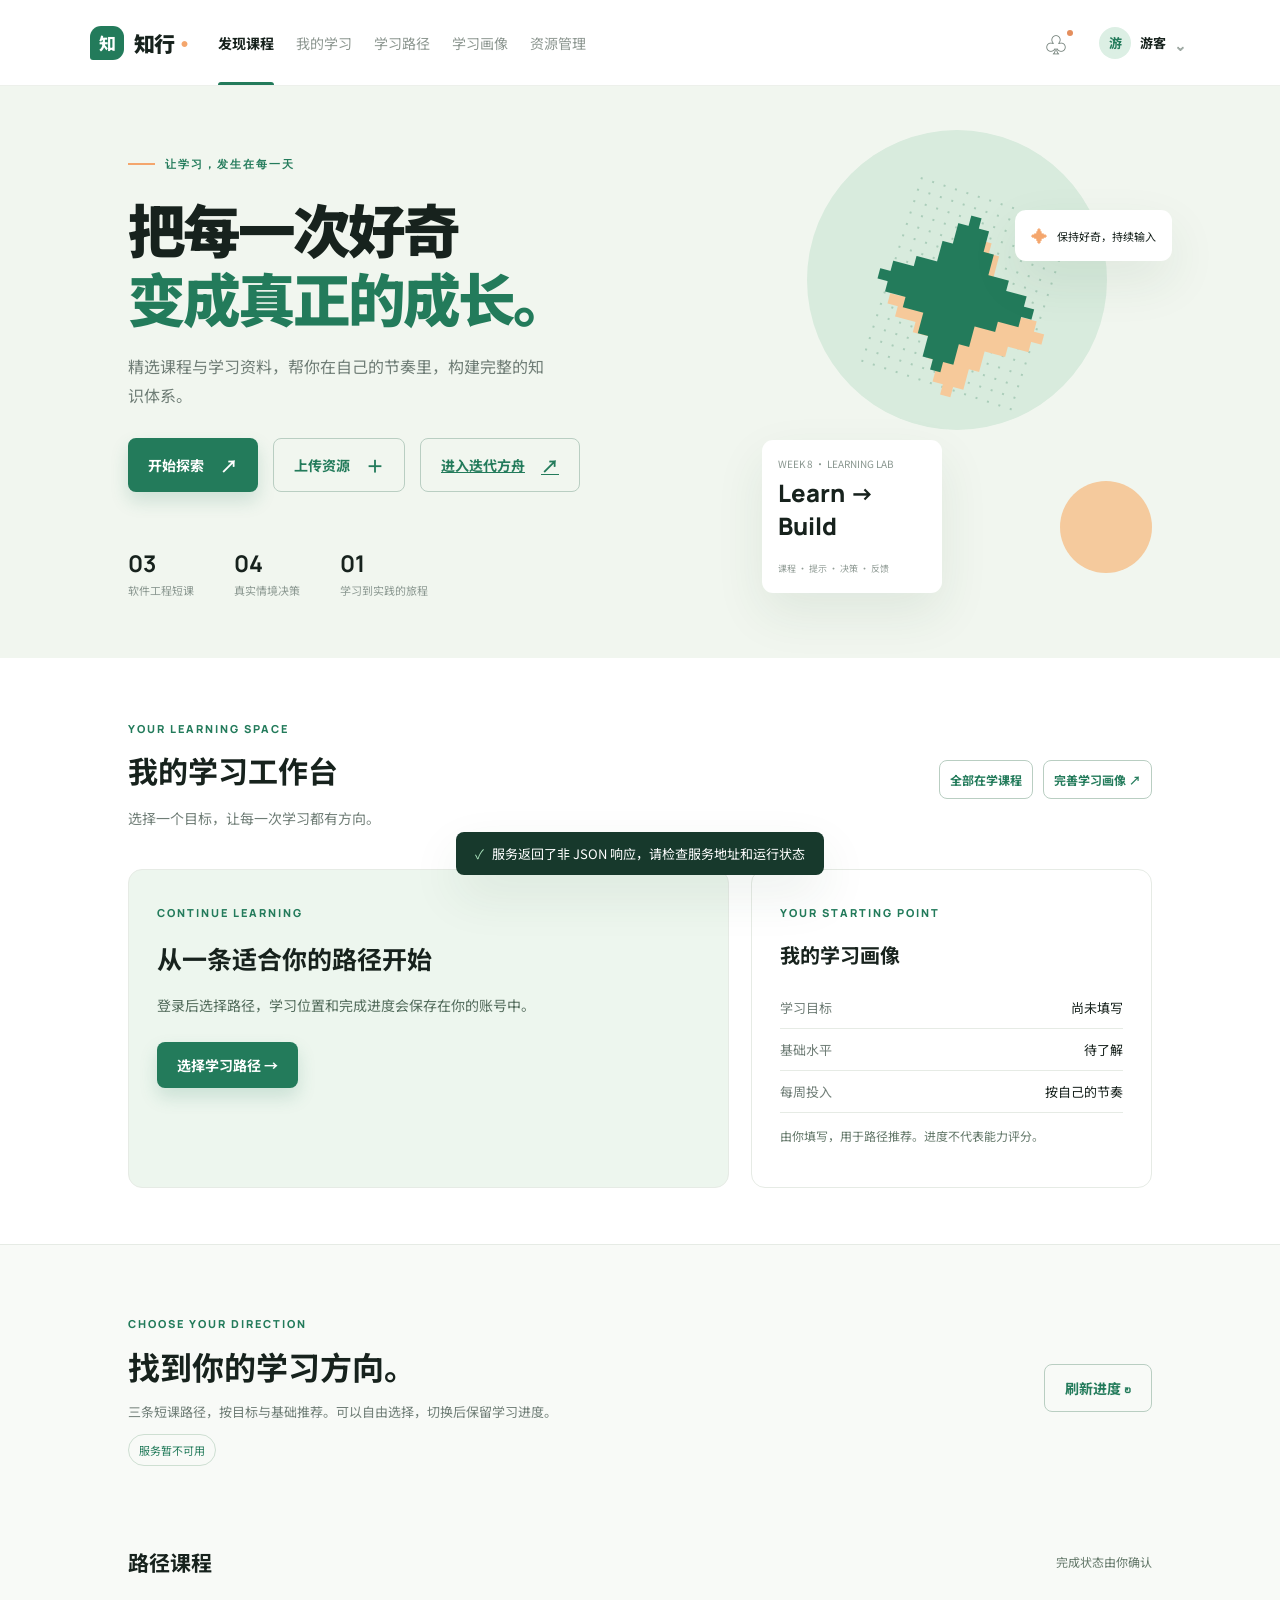
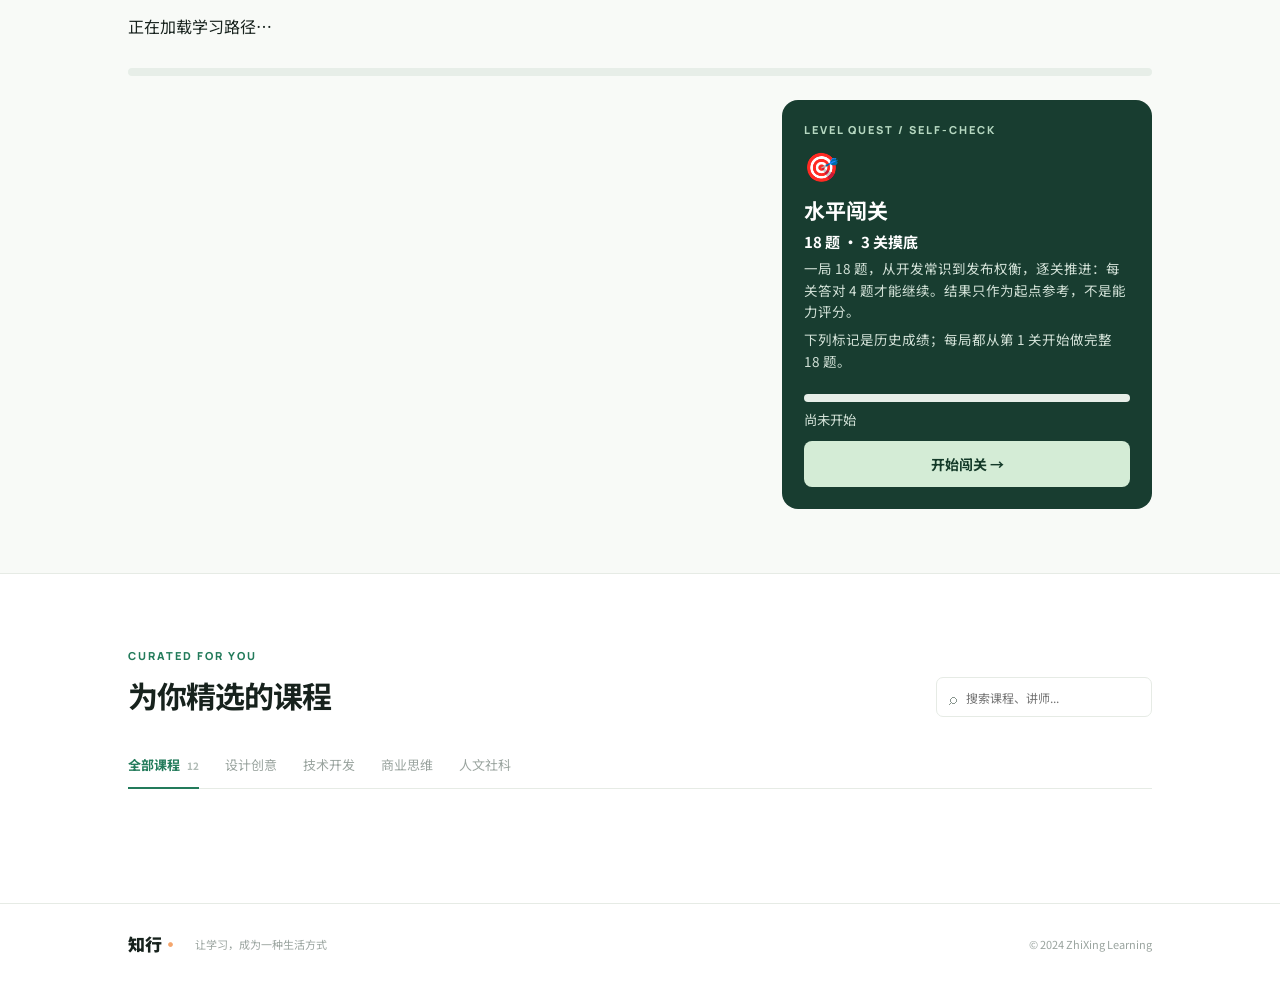
==== commit 9e322482: "Level-based game self-assessment" ====
--- a/frontend/index.html
+++ b/frontend/index.html
@@ -10,7 +10,6 @@
   <link href="https://fonts.googleapis.com/css2?family=Manrope:wght@400;500;600;700;800&family=Noto+Sans+SC:wght@400;500;700;800;900&display=swap" rel="stylesheet" />
   <link rel="stylesheet" href="/frontend/styles/main.css" />
   <link rel="stylesheet" href="/frontend/styles/learning.css" />
-  <link rel="stylesheet" href="/frontend/styles/teacher.css">
 </head>
 <body>
   <div class="app-shell">
@@ -25,6 +24,7 @@
         <button class="nav-link" id="path-nav" data-view="path">学习路径</button>
         <button class="nav-link" data-view="learning-profile">学习画像</button>
         <button class="nav-link" data-view="uploads" data-upload-only>资源管理</button>
+        <button class="nav-link hidden" data-view="admin-quiz" data-admin-only>题库管理</button>
         <button class="nav-link hidden" data-view="admin-users" data-admin-only>账户数据</button>
       </nav>
       <div class="topbar-actions">
@@ -85,7 +85,7 @@
         <div class="path-catalog" id="path-catalog"></div>
         <div class="active-path-heading"><h3 id="active-path-title">路径课程</h3><span id="path-save-note" class="supporting-copy">完成状态由你确认</span></div>
         <div class="path-total"><p id="path-summary" aria-live="polite">正在加载学习路径…</p><progress id="path-progress" max="100" value="0" aria-label="学习路径总进度"></progress></div>
-        <div class="journey-layout"><div class="path-list" id="path-list"></div><aside class="mission-card"><span class="section-kicker">PUT IT INTO PRACTICE</span><div class="mission-icon" aria-hidden="true">⌘</div><h3>Release Rescue</h3><strong>拯救周五发布</strong><p>登录异常、红色 CI、上线事故。你将如何带领团队完成一次安全发布？</p><p>4 个决策 · 约 3 分钟 · 75 分通过<br>可随时挑战，建议先完成左侧课程。</p><small id="mission-best">尚未开始</small><button class="button" id="mission-start">开始 / 继续挑战 ↗</button></aside></div>
+        <div class="journey-layout"><div class="path-list" id="path-list"></div><aside class="quest-card"><span class="section-kicker">LEVEL QUEST / SELF-CHECK</span><div class="quest-icon" aria-hidden="true">🎯</div><h3>水平闯关</h3><strong>18 题 · 3 关摸底</strong><p>一局 18 题，从开发常识到发布权衡，逐关推进：每关答对 4 题才能继续。结果只作为起点参考，不是能力评分。</p><p class="quest-levels-note">下列标记是历史成绩；每局都从第 1 关开始做完整 18 题。</p><ol class="quest-levels" id="quest-levels"></ol><progress id="quest-progress" max="18" value="0" aria-label="闯关进度"></progress><small id="quest-best">尚未开始</small><div class="quest-actions"><button class="button" id="quest-start">开始闯关 →</button><button class="button button-ghost hidden" id="quest-quick">8 题速测 ⚡</button><button class="button button-ghost hidden" id="quest-revenge">错题复仇 ⚔️</button></div></aside></div>
       </section>
 
       <section class="content-section course-section" id="courses">
@@ -136,48 +136,18 @@
   </div>
 
   <div class="modal-backdrop hidden" id="upload-modal">
-    <div class="modal studio-modal" role="dialog" aria-modal="true" aria-labelledby="studio-heading">
-      <button class="close-button" data-close-modal aria-label="关闭课程编辑器">×</button>
-      <div class="modal-heading"><span class="section-kicker">INSTRUCTOR STUDIO</span><h2 id="studio-heading">创建课程</h2><p>上传已有讲义，让 AI 先整理课程。你只需检查、调整并确认发布。</p></div>
-      <div id="studio-preview-banner" class="analytics-notice hidden">本地编辑器预览 · 可填写、预览和保存本机草稿，不会发布课程或修改团队数据。</div>
-      <form id="studio-form" novalidate><fieldset id="studio-fieldset">
-      <nav class="studio-steps" aria-label="课程创建步骤"><button type="button" class="studio-step" data-tab="ai">上传资料 · AI 整理</button><button type="button" class="studio-step active" data-tab="basics">高级编辑 · 基础</button><button type="button" class="studio-step" data-tab="content">高级编辑 · 内容</button><button type="button" class="studio-step" data-tab="preview">学生视角预览</button></nav>
-      <div class="studio-layout"><div class="studio-main">
-      <section class="studio-pane" data-pane="ai">
-        <div class="ai-intro"><span class="ai-pill" id="studio-ai-model">Claude 课程助手</span><h3>有一份讲义，就可以开始。</h3><p>上传 PDF 或 PPTX，自动整理标题、学习目标、重点章节与练习建议，再给出待确认事项。</p></div>
-        <label class="ai-dropzone" for="studio-ai-file"><span class="ai-upload-symbol">↑</span><strong>选择你的课程资料</strong><span id="studio-ai-filename">支持文字型 PDF / PPTX · 最多 20MB、60 页</span><input id="studio-ai-file" type="file" accept=".pdf,.pptx"></label>
-        <label class="field ai-audience">主要面向谁？（可选）<select id="studio-ai-audience"><option value="auto">让 AI 根据资料建议</option><option value="beginner">零基础学生</option><option value="intermediate">有一定基础</option><option value="advanced">进阶学习者</option></select></label>
-        <p class="ai-disclosure">点击生成会把提取的资料文字发送至云渡 Claude，并产生 API 用量；只生成草稿，不会自动发布。扫描件暂不支持 OCR。</p>
-        <div class="ai-actions"><button id="studio-ai-generate" type="button" class="button button-primary" disabled>生成课程草稿与评价</button><button id="studio-ai-cancel" type="button" class="text-action hidden">停止等待</button><button id="studio-ai-resume" type="button" class="text-action hidden">恢复查询</button><button id="studio-ai-edit" type="button" class="text-action">我想手动编辑</button></div>
-        <div class="ai-stages"><span class="ai-stage">1 接收资料</span><span class="ai-stage">2 提取文字</span><span class="ai-stage">3 生成与检查</span><span class="ai-stage">4 教师确认</span></div>
-        <p id="studio-ai-status" role="status" aria-live="polite"></p>
-        <section id="studio-ai-result" class="hidden"><div class="ai-result-heading"><span class="section-kicker">草稿已准备好 · 尚未发布</span><h3>先看看 AI 整理得怎么样</h3><p id="studio-ai-coverage"></p></div><p id="studio-ai-summary"></p><div id="studio-ai-report"></div><details class="ai-candidate-details" open><summary>查看生成的课程草稿</summary><div id="studio-ai-candidate"></div></details><div class="ai-actions"><button id="studio-ai-apply" type="button" class="button button-primary" disabled>采用草稿，进入发布前预览</button><a id="studio-ai-original" class="text-action hidden" target="_blank" rel="noopener">对照原资料 ↗</a><button id="studio-ai-export" type="button" class="text-action">下载草稿与审阅记录</button></div><p class="ai-disclosure">这是 AI 建议，不是质量认证。采用前请确认资料重点、补充示例和练习是否合适。</p></section>
-      </section>
-      <input id="studio-source_notes" type="hidden">
-
-      <section class="studio-pane" data-pane="basics"><h3>这门课，准备怎么教？</h3><p class="supporting-copy">课程模式决定内容要求；附件不再是每门课的必选项。</p><input id="studio-mode" type="hidden" value="guided"><div class="studio-modes">
-      <button type="button" class="studio-mode" data-mode="resource"><b>资料阅读</b><small>文档 + 学习指引</small></button>
-      <button type="button" class="studio-mode" data-mode="video"><b>视频学习</b><small>视频 + 目标说明</small></button>
-      <button type="button" class="studio-mode" data-mode="guided"><b>分步讲解</b><small>短小节 + 具体示例</small></button>
-      <button type="button" class="studio-mode" data-mode="practice"><b>动手实践</b><small>任务 + 自查标准</small></button>
-      <button type="button" class="studio-mode" data-mode="blended"><b>混合课程</b><small>附件 + 分步内容</small></button></div><p id="studio-mode-help" class="studio-mode-help"></p>
-      <label class="field">课程名称 *<input id="studio-title" maxlength="120" placeholder="例如：第一次提交 PR，把修改说清楚"></label>
-      <label class="field">课程简介 *<textarea id="studio-description" maxlength="1000" rows="2" placeholder="用两句话说明这节课解决什么问题。"></textarea></label>
-      <div class="studio-three"><label class="field">课程分类<select id="studio-category"><option>技术</option><option>设计</option><option>商业</option><option>人文</option></select></label><label class="field">学习基础<select id="studio-level"><option value="beginner">零基础</option><option value="intermediate">有一定基础</option><option value="advanced">进阶</option></select></label><label class="field">预计时长（分钟）*<input id="studio-minutes" type="number" min="1" max="600" value="15"></label></div>
-      <label class="field">适合人群 *<input id="studio-audience" maxlength="300" placeholder="例如：第一次参与团队开发的同学"></label>
-      <label class="field">学习目标 *<textarea id="studio-objectives" maxlength="2000" rows="3" placeholder="每行一个可观察的目标，例如：能写出修改内容和验证方法"></textarea></label></section>
-      <section class="studio-pane hidden" data-pane="content"><h3>把内容组织成能学、能做的步骤</h3><p class="supporting-copy">分步讲解 / 混合课程至少有一节正文；动手实践必须填写任务和完成标准。</p>
-      <div class="studio-attachment"><h4>课程附件</h4><p id="studio-attachment-help"></p><label class="field">选择文件<input id="course-file" type="file" accept=".pdf,.doc,.docx,.ppt,.pptx,.mp4,.mov"></label><small>支持 PDF、Word、PPT、MP4、MOV，最多 500MB。视频播放取决于浏览器对编码的支持。</small><p id="studio-file-label"></p><button type="button" class="text-action" id="studio-remove-file">撤销新选择（编辑时保留原附件）</button></div>
-      <div class="studio-section-toolbar"><h4>分步正文</h4><button type="button" class="button button-ghost" id="studio-add-section">＋ 添加小节</button></div><div id="studio-sections"></div>
-      <label class="field">示例 / 代码示范<textarea id="studio-example" maxlength="6000" rows="4" placeholder="给学生看一个完整的小例子，不要求执行代码。"></textarea></label>
-      <label class="field">动手任务<textarea id="studio-task" maxlength="4000" rows="3" placeholder="让学生完成什么？需要产出什么？"></textarea></label>
-      <label class="field">完成标准 / 自查清单<textarea id="studio-checklist" maxlength="2000" rows="3" placeholder="每行一项，供学生检查自己的产出。"></textarea></label>
-      <label class="field">参考思路（学生手动展开）<textarea id="studio-reference" maxlength="4000" rows="3" placeholder="提供解释或示范，不自动评分。"></textarea></label>
-      <p class="supporting-copy">此版本支持文本任务及账号草稿；没有在线代码执行、作业附件提交或自动评分。</p></section>
-      <section class="studio-pane hidden" data-pane="preview"><p id="studio-ai-review-note" class="ai-disclosure hidden">AI 草稿需教师核对。可在“上传资料 · AI 整理”查看来源与审阅；后续手工编辑不会自动重新评价。</p><p id="studio-preview-warning" class="studio-mode-help"></p><h2 id="studio-preview-title"></h2><div id="studio-preview-body"></div></section>
-      </div><aside class="studio-sidebar"><span class="section-kicker">课程结构</span><div id="studio-outline"></div><button type="button" class="text-action" id="studio-sample">填入一节示例课程</button></aside></div>
-      <div class="studio-footer"><div><button type="button" class="button button-ghost" id="studio-save-draft">保存本机草稿</button><button type="button" class="text-action" id="studio-restore-draft">恢复草稿</button><p id="studio-draft-status" role="status"></p></div><button type="submit" class="button button-primary" id="studio-submit">发布课程</button></div>
-      </fieldset><p id="studio-error" class="form-error" role="alert"></p></form>
+    <div class="modal upload-modal" role="dialog" aria-modal="true" aria-labelledby="upload-title">
+      <button class="close-button" data-close-modal>×</button>
+      <div class="modal-heading"><span class="section-kicker">SHARE KNOWLEDGE</span><h2 id="upload-title">上传学习资源</h2><p>把你的知识整理成课程，分享给更多学习伙伴。</p></div>
+      <form id="upload-form">
+        <label class="field">课程名称<input id="course-title" required type="text" placeholder="例如：从零开始学品牌设计" /></label>
+        <div class="two-fields"><label class="field">课程分类<select id="course-category"><option>设计</option><option>技术</option><option>商业</option><option>人文</option></select></label><label class="field">资源类型<select id="course-type"><option value="pdf">PDF 文档</option><option value="video">视频课程</option><option value="ppt">PPT 演示</option><option value="word">Word 文档</option></select></label></div>
+        <label class="field">课程简介<textarea id="course-description" rows="3" placeholder="简单介绍这门课程的内容..."></textarea></label>
+        <label class="file-drop" for="course-file"><span class="upload-icon">↑</span><strong>点击选择文件或拖拽到这里</strong><small>支持 Word、PDF、PPT、MP4，单个文件不超过 500MB</small><input id="course-file" type="file" accept=".pdf,.doc,.docx,.ppt,.pptx,.mp4,.mov" /></label>
+        <div class="selected-file hidden" id="selected-file"><span>▧</span><span id="file-name"></span><button type="button" id="remove-file">×</button></div>
+        <div class="form-error" id="upload-error"></div>
+        <button class="button button-primary full-width" type="submit">发布课程 <span>↗</span></button>
+      </form>
     </div>
   </div>
 
@@ -218,17 +188,8 @@
   <div class="modal-backdrop hidden" id="learners-modal">
     <div class="modal learning-modal" role="dialog" aria-modal="true" aria-labelledby="learners-title">
       <button class="close-button" data-close-modal>×</button>
-      <div id="analytics-overview"><div class="modal-heading"><span class="section-kicker">LEARNING ANALYTICS</span><h2 id="learners-title">学习人员</h2><p id="learners-description"></p></div>
-      <div id="analytics-preview-note" class="analytics-notice hidden">本地效果预览 · 以下均为示例数据，不代表真实学生记录。</div>
-      <div id="analytics-stats" class="analytics-stats" aria-label="课程学习统计"></div>
-      <p class="analytics-definition">统计当前加入者；打开课时或已有进度计为开始学习，100% 计为完成。完成率反映进度，不代表知识掌握程度。</p>
-      <div class="analytics-tools"><label>搜索学生<input id="analytics-search" type="search" placeholder="输入学生昵称"></label><label>学习状态<select id="analytics-filter"><option value="all">全部状态</option><option value="not_started">未开始</option><option value="in_progress">学习中</option><option value="completed">已完成</option></select></label><button id="analytics-refresh" class="secondary-button" type="button">刷新数据</button></div>
-      <p id="analytics-result-count" aria-live="polite"></p>
-      <div id="learners-list" class="space-list" aria-live="polite"></div></div>
-      <section id="learner-detail" class="hidden" aria-label="当前课程学习者详情">
-        <button id="learner-back" class="detail-back" type="button">← 返回学习者列表</button>
-        <div id="learner-detail-content" aria-live="polite"></div>
-      </section>
+      <div class="modal-heading"><span class="section-kicker">COURSE MEMBERS</span><h2 id="learners-title">学习人员</h2><p id="learners-description"></p></div>
+      <div id="learners-list" class="space-list"></div>
     </div>
   </div>
 
@@ -237,6 +198,43 @@
       <button class="close-button" data-close-modal>×</button>
       <div class="modal-heading"><span class="section-kicker">ADMINISTRATION</span><h2 id="admin-users-title">账户数据</h2><p>查看已注册账户、教师课程和学生学习记录。</p></div>
       <div id="admin-users-list" class="admin-users-list"></div>
+    </div>
+  </div>
+
+  <div class="modal-backdrop hidden" id="admin-quiz-modal">
+    <div class="modal admin-quiz-modal" role="dialog" aria-modal="true" aria-labelledby="admin-quiz-title">
+      <button class="close-button" data-close-modal>×</button>
+      <div class="modal-heading"><span class="section-kicker">QUESTION BANK</span><h2 id="admin-quiz-title">题库管理</h2><p>维护闯关题库：新增、编辑、停用与删除。停用的题目不再参与抽题；已有作答记录的题目只能停用，不能删除。</p></div>
+      <div class="admin-quiz-toolbar">
+        <span id="admin-quiz-stats" class="supporting-copy"></span>
+        <div class="admin-quiz-filters">
+          <select id="quiz-filter-level" aria-label="按关卡筛选"><option value="all">全部关卡</option></select>
+          <select id="quiz-filter-topic" aria-label="按维度筛选"><option value="all">全部维度</option></select>
+          <select id="quiz-filter-active" aria-label="按状态筛选"><option value="all">全部状态</option><option value="active">启用中</option><option value="inactive">已停用</option></select>
+        </div>
+        <button class="button" id="quiz-bank-create" type="button">新增题目 ＋</button>
+      </div>
+      <div id="admin-quiz-form" class="admin-quiz-form hidden">
+        <h3 id="quiz-form-title">新增题目</h3>
+        <div class="admin-quiz-grid">
+          <label>题目编号<input id="quiz-form-code" type="text" placeholder="concepts-l1-01" /></label>
+          <label>关卡<select id="quiz-form-level"></select></label>
+          <label>维度<select id="quiz-form-topic"></select></label>
+          <label>难度<select id="quiz-form-difficulty"><option value="1">1</option><option value="2" selected>2</option><option value="3">3</option></select></label>
+          <label>题型<select id="quiz-form-kind"><option value="single">单选</option><option value="multi">多选</option><option value="order">排序</option></select></label>
+          <label class="admin-quiz-check"><input id="quiz-form-boss" type="checkbox" /> Boss 题（第 3 关压轴）</label>
+        </div>
+        <label>题干<textarea id="quiz-form-stem" rows="2"></textarea></label>
+        <label>代码片段（可选）<textarea id="quiz-form-snippet" rows="3"></textarea></label>
+        <label>选项（每行一个，格式：<code>a. 选项内容</code>）<textarea id="quiz-form-choices" rows="4"></textarea></label>
+        <label>正确选项编号（多选时用逗号分隔，如 <code>a,c</code>）<input id="quiz-form-correct" type="text" /></label>
+        <label>解析<textarea id="quiz-form-explanation" rows="3"></textarea></label>
+        <div class="admin-quiz-actions">
+          <button class="button" id="quiz-form-submit" type="button">保存</button>
+          <button class="button button-ghost" id="quiz-form-cancel" type="button">取消</button>
+        </div>
+      </div>
+      <div id="admin-quiz-list" class="admin-quiz-list"></div>
     </div>
   </div>
 
@@ -258,7 +256,7 @@
       <aside class="tutor-panel" id="tutor-panel"><div class="tutor-heading"><h3>学习助手</h3><button type="button" id="tutor-clear" class="text-action">新对话</button></div><small id="tutor-mode-label">课时知识卡 · 规则式助手（非大模型）</small><p id="tutor-context"></p><div class="focus-context"><span id="tutor-focus-label">提问范围：整节课</span><button class="text-action" id="clear-tutor-focus" type="button">回到整节课</button></div><div class="tutor-messages" id="tutor-messages" aria-live="polite"><p class="supporting-copy">围绕当前课时提问，或试试下面的快捷操作。</p></div><div class="prompt-chips"><button data-tutor-prompt="解释本课知识">解释本节</button><button data-tutor-prompt="举个例子">举个例子</button><button data-tutor-prompt="总结重点">总结重点</button><button data-tutor-prompt="给我一道练习">自测练习</button></div><div class="prompt-chips"><button id="tutor-hint" type="button">任务提示 1</button><button id="tutor-reference" type="button">查看任务参考思路</button><button id="tutor-restore" type="button">恢复账号会话</button></div><form id="tutor-form"><label class="field">你的问题<textarea id="tutor-question" required maxlength="1000" rows="3" placeholder="例如：为什么 CI 失败后不能直接合并？"></textarea></label><button class="button button-primary full-width" id="tutor-send">发送问题 →</button></form><p id="tutor-status" class="supporting-copy" role="status"></p><div id="tutor-retry-actions" class="lesson-actions hidden"><button class="button button-ghost" id="tutor-retry">重试</button><button class="button button-ghost" id="tutor-use-cards">查看课时知识卡</button></div><p class="supporting-copy">按账号和课时保存最近 20 轮；新对话会替换本课当前会话。不执行代码，不读取附件。</p></aside>
     </div>
   </div></div>
-  <div class="modal-backdrop hidden" id="mission-modal"><div class="modal mission-modal" role="dialog" aria-modal="true" aria-labelledby="mission-scene-title"><button class="close-button" data-close-modal aria-label="关闭任务">×</button><span class="section-kicker">RELEASE RESCUE / INTERACTIVE MISSION</span><p id="mission-status" aria-live="polite"></p><progress id="mission-progress" max="4" value="0" aria-label="任务进度"></progress><h2 id="mission-scene-title"></h2><p id="mission-scenario"></p><div class="mission-choices" id="mission-choices"></div><button class="button button-primary hidden" id="mission-retry">再挑战一次 ↻</button><div class="mission-history" id="mission-history" aria-live="polite"></div></div></div>
+  <div class="modal-backdrop hidden" id="quest-modal"><div class="modal quest-modal" role="dialog" aria-modal="true" aria-labelledby="quest-title"><button class="close-button" data-close-modal aria-label="关闭闯关">×</button><span class="section-kicker">LEVEL QUEST / SELF-CHECK</span><p id="quest-status" aria-live="polite"></p><div class="quest-hearts hidden" id="quest-hearts" aria-label="剩余机会"></div><progress id="quest-run-progress" max="18" value="0" aria-label="本局进度"></progress><div class="quest-boss hidden" id="quest-boss">⚔️ BOSS · 综合大题</div><h2 id="quest-title"></h2><p id="quest-topic" class="supporting-copy"></p><pre class="quest-snippet hidden" id="quest-snippet"></pre><p id="quest-stem"></p><div class="quest-choices" id="quest-choices"></div><button class="button button-primary hidden" id="quest-confirm">确认提交 ✓</button><div class="quest-feedback hidden" id="quest-feedback" aria-live="polite"></div><button class="button button-primary hidden" id="quest-next">下一题 →</button><div class="quest-summary hidden" id="quest-summary"></div><button class="button button-primary hidden" id="quest-retry">再挑战一次 ↻</button><button class="button button-ghost hidden" id="quest-to-path">查看推荐路径 →</button></div></div>
   <div class="toast hidden" id="toast" role="status"><span>✓</span><span id="toast-message">操作成功</span></div>
   <script src="/frontend/api/client.js"></script>
   <script src="/frontend/features/state.js"></script>
@@ -268,12 +266,10 @@
   <script src="/frontend/features/navigation.js"></script>
   <script src="/frontend/features/learning/workspace.js"></script>
   <script src="/frontend/features/tutor/panel.js"></script>
-  <script src="/frontend/features/missions/release-rescue.js"></script>
+  <script src="/frontend/features/quiz/level-quest.js"></script>
   <script src="/frontend/features/learning/study.js"></script>
   <script src="/frontend/features/tutor/study.js"></script>
-  <script src="/frontend/features/courses/analytics.js"></script>
-  <script src="/frontend/features/courses/studio.js"></script>
-  <script src="/frontend/features/courses/studio-ai.js"></script>
   <script src="/frontend/features/bootstrap.js"></script>
+  <script src="/frontend/features/quiz/bank-admin.js"></script>
 </body>
 </html>
--- a/frontend/styles/main.css
+++ b/frontend/styles/main.css
@@ -3,3 +3,15 @@
 .profile-modal,.learning-modal{max-width:560px;padding:40px 48px}.profile-avatar-row{display:flex;align-items:center;gap:16px;margin:25px 0}.profile-avatar{width:74px;height:74px;border-radius:50%;display:grid;place-items:center;background:#dcefe4;color:var(--green);font-size:30px;font-weight:800}.avatar-picker{position:relative;overflow:hidden}.avatar-picker input{position:absolute;inset:0;opacity:0;cursor:pointer}.password-form{border-top:1px solid var(--line);margin-top:25px;padding-top:18px}.password-form h3{font-size:16px;margin:0}.space-tabs{display:flex;gap:22px;border-bottom:1px solid var(--line);margin:20px 0}.space-tab{background:none;padding:0 0 12px;color:#9aa49f;font-size:13px}.space-tab.active{color:var(--green);font-weight:700;border-bottom:2px solid var(--green)}.space-list{display:grid;gap:11px;max-height:390px;overflow:auto}.space-item{display:flex;align-items:center;gap:13px;border:1px solid var(--line);border-radius:8px;padding:12px;cursor:pointer}.space-item:hover{border-color:#a6cdb4;background:#fbfefb}.space-item-cover{width:55px;height:48px;border-radius:6px;flex:none}.space-item-info{min-width:0;flex:1}.space-item-info strong{display:block;font-size:13px;white-space:nowrap;overflow:hidden;text-overflow:ellipsis}.space-item-info small{display:block;color:#94a099;font-size:10px;margin-top:5px}.space-item .progress-track{width:80px}.delete-course{border:1px solid #edc3bb;background:#fff8f6;color:#bd5d50;border-radius:5px;padding:6px 9px;font-size:11px;flex:none}.delete-course:hover{background:#fbe5e0}.space-empty{text-align:center;color:#9aa49f;font-size:12px;padding:30px}@media(max-width:850px){.topbar{padding:0 5%;gap:20px}.main-nav{gap:16px}.hero{padding:55px 7%}.hero-visual{display:none}.hero-copy{width:100%}.content-section{padding:50px 7%}.course-grid{grid-template-columns:repeat(2,1fr)}.section-heading{display:block}.section-tools{margin-top:22px}.auth-modal{grid-template-columns:1fr}.auth-intro{display:none}}@media(max-width:560px){.topbar{height:70px}.main-nav{display:none}.user-name,.chevron{display:none}.hero{min-height:520px;padding-top:48px}h1{letter-spacing:-2px}.hero-stats{gap:22px}.content-section{padding:42px 5%}.course-grid{grid-template-columns:1fr}.category-tabs{gap:15px;overflow:auto}.category-tab{white-space:nowrap}.search-box input{width:120px}.upload-modal{padding:35px 23px}.auth-form-wrap{padding:50px 28px 30px}.two-fields{grid-template-columns:1fr}.footer{padding:25px 5%;flex-wrap:wrap}.footer-copy{margin-left:0;width:100%}}
 .account-delete-button{margin-top:10px;color:#b84f4f;border-color:#e5b9b9}.account-delete-button:hover{background:#fff1f1}
  .admin-users-modal{max-width:760px}.admin-users-list{display:grid;gap:14px;max-height:58vh;overflow:auto;padding-right:4px}.admin-user-card{border:1px solid var(--line);border-radius:16px;padding:18px;background:var(--paper)}.admin-user-heading{display:flex;align-items:center;gap:12px}.admin-user-heading .space-item-info{flex:1;min-width:0}.admin-user-heading .space-item-info small{display:block;overflow:hidden;text-overflow:ellipsis;white-space:nowrap}.admin-user-count{color:var(--muted);font-size:12px;white-space:nowrap}.admin-data-group{border-top:1px solid var(--line);margin-top:16px;padding-top:12px}.admin-data-group h3{font-size:13px;margin:0 0 8px;color:var(--green-dark)}.admin-data-row{display:flex;justify-content:space-between;gap:14px;padding:8px 0;font-size:13px}.admin-data-row small{color:var(--muted);text-align:right}.admin-user-empty{color:var(--muted);font-size:13px;margin:16px 0 0}@media(max-width:600px){.admin-user-heading{align-items:flex-start;flex-wrap:wrap}.admin-user-count{width:100%;margin-left:52px}.admin-data-row{display:block}.admin-data-row small{display:block;text-align:left;margin-top:3px}}
+.quest-card{background:#183d30;color:#fff;border-radius:16px;padding:22px;display:flex;flex-direction:column;align-items:flex-start}.quest-card .section-kicker{color:#b6d8c1}.quest-card h3{font-size:21px;margin:10px 0 6px}.quest-card strong{display:block;color:#fff;font-size:15px}.quest-card>p{font-size:13.5px;line-height:1.6;color:#d3e2d8;margin:6px 0 0}.quest-icon{font-size:28px;margin-top:8px}.quest-levels{list-style:none;margin:12px 0 0;padding:0;width:100%;display:grid;gap:7px}.quest-level{display:grid;grid-template-columns:26px 1fr;gap:10px;align-items:center;border:1px solid #2c5a48;border-radius:9px;padding:8px 11px;font-size:13px}.quest-level small{grid-column:2;color:#9fb8a9;font-size:11px;line-height:1.6}.quest-level-mark{display:grid;place-items:center;width:26px;height:26px;border-radius:50%;background:#2c5a48;font-size:13px}.quest-level.cleared{border-color:#4f8f70}.quest-level.cleared .quest-level-mark{background:#d4ecd6;color:#143a29}.quest-level.locked{opacity:.55}.quest-card progress{margin:10px 0 0}.quest-card small{display:block;margin:8px 0;color:#d3e2d8}.quest-card .button{background:#d4ecd6;color:#143a29;margin-top:auto}
+.quest-modal{max-width:720px;padding:38px 42px}.quest-modal h2{margin:10px 0 6px;font-size:24px}.quest-modal #quest-stem{font-size:16px;line-height:1.9;margin:14px 0 20px}.quest-choices{display:grid;gap:11px}.quest-choices .choice-button{text-align:left;border:1px solid var(--line);border-radius:9px;padding:14px 16px;background:#fff;font-size:14px;line-height:1.7;display:flex;justify-content:space-between;gap:14px;align-items:flex-start}.quest-choices .choice-button:hover:not(:disabled){border-color:var(--green);background:#f7fbf8}.quest-choices .choice-button:disabled{opacity:.75}.quest-choices .choice-button span{color:var(--green)}.quest-feedback{border-radius:9px;padding:15px 17px;margin-top:18px;background:#f4f8f5;border:1px solid var(--line);font-size:13px;line-height:1.8}.quest-feedback strong{display:block;margin-bottom:6px;font-size:14px}.quest-feedback .is-correct{color:var(--green)}.quest-feedback .is-wrong{color:#bd5d50}.quest-level-note{margin:10px 0 0;color:var(--green-dark);font-weight:700}.quest-summary{margin-top:22px;border-top:1px solid var(--line);padding-top:20px}.quest-summary h3{margin:0 0 8px;font-size:22px}.quest-summary p{font-size:13px;line-height:1.8;color:var(--muted)}.quest-topic-list{list-style:none;margin:16px 0;padding:0;display:grid;gap:10px}.quest-topic-list li{display:grid;grid-template-columns:110px 1fr 52px;gap:12px;align-items:center;font-size:12px}.quest-topic-list .progress-track{height:6px;background:#edf1eb;border-radius:5px;overflow:hidden}.quest-topic-list .progress-track span{display:block;height:100%;background:var(--green)}.quest-topic-list small{color:var(--muted);text-align:right}.quest-wrong{margin-top:18px;border-top:1px solid var(--line);padding-top:14px}.quest-wrong p{font-size:12px;line-height:1.8;background:#fbf7f6;border-left:3px solid #e5b9b9;padding:10px 12px;border-radius:0 6px 6px 0;margin:10px 0 0;color:#5d4a48}.quest-actions{display:flex;flex-wrap:nowrap;gap:8px;width:100%;margin-top:4px}.quest-actions .button{flex:1 1 0;min-width:0;white-space:nowrap;padding-left:12px;padding-right:12px;margin-top:0}.quest-actions .button-ghost{background:transparent;border:1px solid #3d6b57;color:#d3e2d8}.quest-actions .button-ghost:hover{background:#24493a}
+.quest-hearts{display:flex;align-items:center;gap:8px;font-size:19px;line-height:1;margin:6px 0 0}.quest-hearts .quest-heart-full{color:#e0685f;letter-spacing:2px}.quest-hearts .quest-heart-empty{color:#cfdad4;letter-spacing:2px}.quest-hearts small{font-size:11px;color:var(--muted);letter-spacing:0}
+.quest-boss{margin:12px 0 0;padding:9px 13px;border:1px solid #e0b36a;border-radius:8px;background:#fdf6e8;color:#8a5a1c;font-size:13px;font-weight:700;animation:quest-boss-pulse 2.4s ease-in-out infinite}@keyframes quest-boss-pulse{0%,100%{box-shadow:0 0 0 0 rgba(224,179,106,0)}50%{box-shadow:0 0 0 4px rgba(224,179,106,.22)}}.quest-modal.is-boss{border:2px solid #e0b36a}
+.quest-snippet{margin:12px 0 0;padding:13px 15px;background:#f5f7f9;border:1px solid var(--line);border-radius:8px;font-family:ui-monospace,SFMono-Regular,Menlo,Consolas,monospace;font-size:12.5px;line-height:1.75;white-space:pre-wrap;word-break:break-word;overflow-x:auto}
+.quest-choices .choice-button{position:relative}.quest-choices .choice-button.picked{border-color:var(--green);background:#f2f9f4;box-shadow:inset 0 0 0 1px var(--green)}.quest-choices .choice-button .order-badge{display:inline-grid;place-items:center;width:20px;height:20px;border-radius:50%;background:var(--green);color:#fff;font-size:11px;font-weight:700;margin-right:9px;flex:0 0 auto}.quest-combo{display:inline-block;margin:0 0 8px;padding:4px 11px;border-radius:999px;background:#fdf0e4;color:#b5651d;font-size:12.5px;font-weight:700;animation:quest-combo-pop .32s ease-out}@keyframes quest-combo-pop{from{transform:scale(.82);opacity:0}to{transform:scale(1);opacity:1}}.quest-combo.is-hot{background:var(--green);color:#fff}
+.quest-feedback .quest-comfort{margin:4px 0 0;font-size:12.5px;font-style:italic;color:#7a8a83}
+.quest-persona{display:flex;align-items:center;gap:11px;margin:11px 0 0;padding:11px 13px;border:1px dashed var(--line);border-radius:10px;background:#fbfcfb}.quest-persona-icon{font-size:25px;line-height:1}.quest-persona strong{display:block;font-size:13.5px}.quest-persona small{display:block;margin-top:2px;font-size:12px;color:var(--muted)}
+@media(max-width:600px){.quest-topic-list li{grid-template-columns:90px 1fr 46px}}
+.admin-quiz-modal{max-width:980px;padding:34px 40px}.admin-quiz-toolbar{display:flex;flex-wrap:wrap;gap:12px;align-items:center;justify-content:space-between;margin:18px 0 0}.admin-quiz-filters{display:flex;gap:8px;flex-wrap:wrap}.admin-quiz-filters select{padding:8px 10px;border:1px solid var(--line);border-radius:8px;font:inherit;font-size:13px;background:#fff;color:var(--ink)}.admin-quiz-form{margin:16px 0 0;padding:18px;border:1px solid var(--line);border-radius:12px;background:#fbfdfb;display:grid;gap:10px}.admin-quiz-form h3{margin:0;font-size:16px}.admin-quiz-form label{display:grid;gap:5px;font-size:12.5px;color:var(--muted)}.admin-quiz-form input[type=text],.admin-quiz-form textarea,.admin-quiz-form select{padding:9px 11px;border:1px solid var(--line);border-radius:8px;font:inherit;font-size:13.5px;color:var(--ink);background:#fff;width:100%}.admin-quiz-grid{display:grid;grid-template-columns:repeat(3,1fr);gap:10px}.admin-quiz-check{display:flex;align-items:center;gap:7px;flex-direction:row}.admin-quiz-list{margin:16px 0 0;display:grid;gap:8px;max-height:58vh;overflow:auto;padding-right:4px}.admin-quiz-row{display:flex;align-items:center;gap:14px;padding:11px 14px;border:1px solid var(--line);border-radius:10px;background:#fff}.admin-quiz-row.is-inactive{background:#fafbfa}.admin-quiz-main{flex:1;min-width:0}.admin-quiz-stem{margin:0;font-size:13.5px;color:var(--ink);line-height:1.55}.admin-quiz-meta{margin:4px 0 0;display:flex;flex-wrap:wrap;align-items:center;font-size:11px;color:var(--muted);line-height:1.6}.admin-quiz-meta>span+span::before{content:'·';margin:0 6px;color:#bcc9bf}.admin-quiz-code{font-family:ui-monospace,SFMono-Regular,monospace;font-size:10.5px;color:#5f6f65}.admin-quiz-boss{color:#b5651d;font-weight:700}.admin-quiz-side{flex:none;display:flex;align-items:center;gap:12px}.admin-quiz-state{display:inline-flex;align-items:center;gap:5px;font-size:11px;font-weight:600;color:var(--green-dark);white-space:nowrap}.admin-quiz-state::before{content:'';width:7px;height:7px;border-radius:50%;background:var(--green)}.admin-quiz-row.is-inactive .admin-quiz-state{color:#97a39a}.admin-quiz-row.is-inactive .admin-quiz-state::before{background:#c3cdc6}.admin-quiz-row.is-inactive .admin-quiz-stem{color:#9aa69e}.admin-quiz-row-actions{display:flex;gap:6px}.admin-quiz-btn{padding:4px 10px;border:1px solid var(--line);border-radius:7px;background:#fff;font:inherit;font-size:11.5px;color:var(--muted);cursor:pointer;white-space:nowrap;transition:border-color .15s,color .15s,background .15s}.admin-quiz-btn:hover{border-color:var(--green);color:var(--green-dark);background:var(--mint)}.admin-quiz-btn.is-danger:hover{border-color:#d9a49e;color:#a6403a;background:#fbf1ef}@media(max-width:680px){.admin-quiz-modal{padding:24px 18px}.admin-quiz-grid{grid-template-columns:1fr}.admin-quiz-toolbar{justify-content:flex-start}.admin-quiz-row{flex-direction:column;align-items:stretch;gap:8px}.admin-quiz-side{justify-content:space-between}}
+@keyframes quest-level-unlock{0%{transform:translateX(-8px);opacity:.35;box-shadow:0 0 0 0 rgba(212,236,214,0)}35%{transform:translateX(0);opacity:1;box-shadow:0 0 0 7px rgba(212,236,214,.2)}100%{transform:translateX(0);opacity:1;box-shadow:0 0 0 0 rgba(212,236,214,0)}}@keyframes quest-mark-pop{0%{transform:scale(.4) rotate(-30deg);opacity:0}60%{transform:scale(1.28) rotate(0);opacity:1}100%{transform:scale(1);opacity:1}}.quest-level.just-unlocked{animation:quest-level-unlock 1.05s ease-out both;border-color:#d4ecd6}.quest-level.just-unlocked .quest-level-mark{animation:quest-mark-pop .5s ease-out both}.quest-companion{display:flex;align-items:flex-start;gap:8px;margin:7px 0 0;font-size:12.5px;color:#7a8a83;line-height:1.6}.quest-companion-avatar{flex:none;font-size:14px;line-height:1.45}.quest-easter{display:flex;align-items:center;gap:11px;margin:12px 0 0;padding:11px 13px;border:1px solid #e6d9c2;border-radius:10px;background:linear-gradient(120deg,#fdf6e8,#fbfcfb)}.quest-easter-icon{flex:none;font-size:21px;line-height:1}.quest-easter strong{display:block;font-size:12px;color:#b5651d}.quest-easter small{display:block;margin:3px 0 0;font-size:12.5px;color:var(--muted);line-height:1.6}@media(prefers-reduced-motion:reduce){.quest-level.just-unlocked,.quest-level.just-unlocked .quest-level-mark{animation:none}}
+.quest-levels-note{margin:10px 0 0;font-size:11.5px;color:#c3d8c1;line-height:1.5}
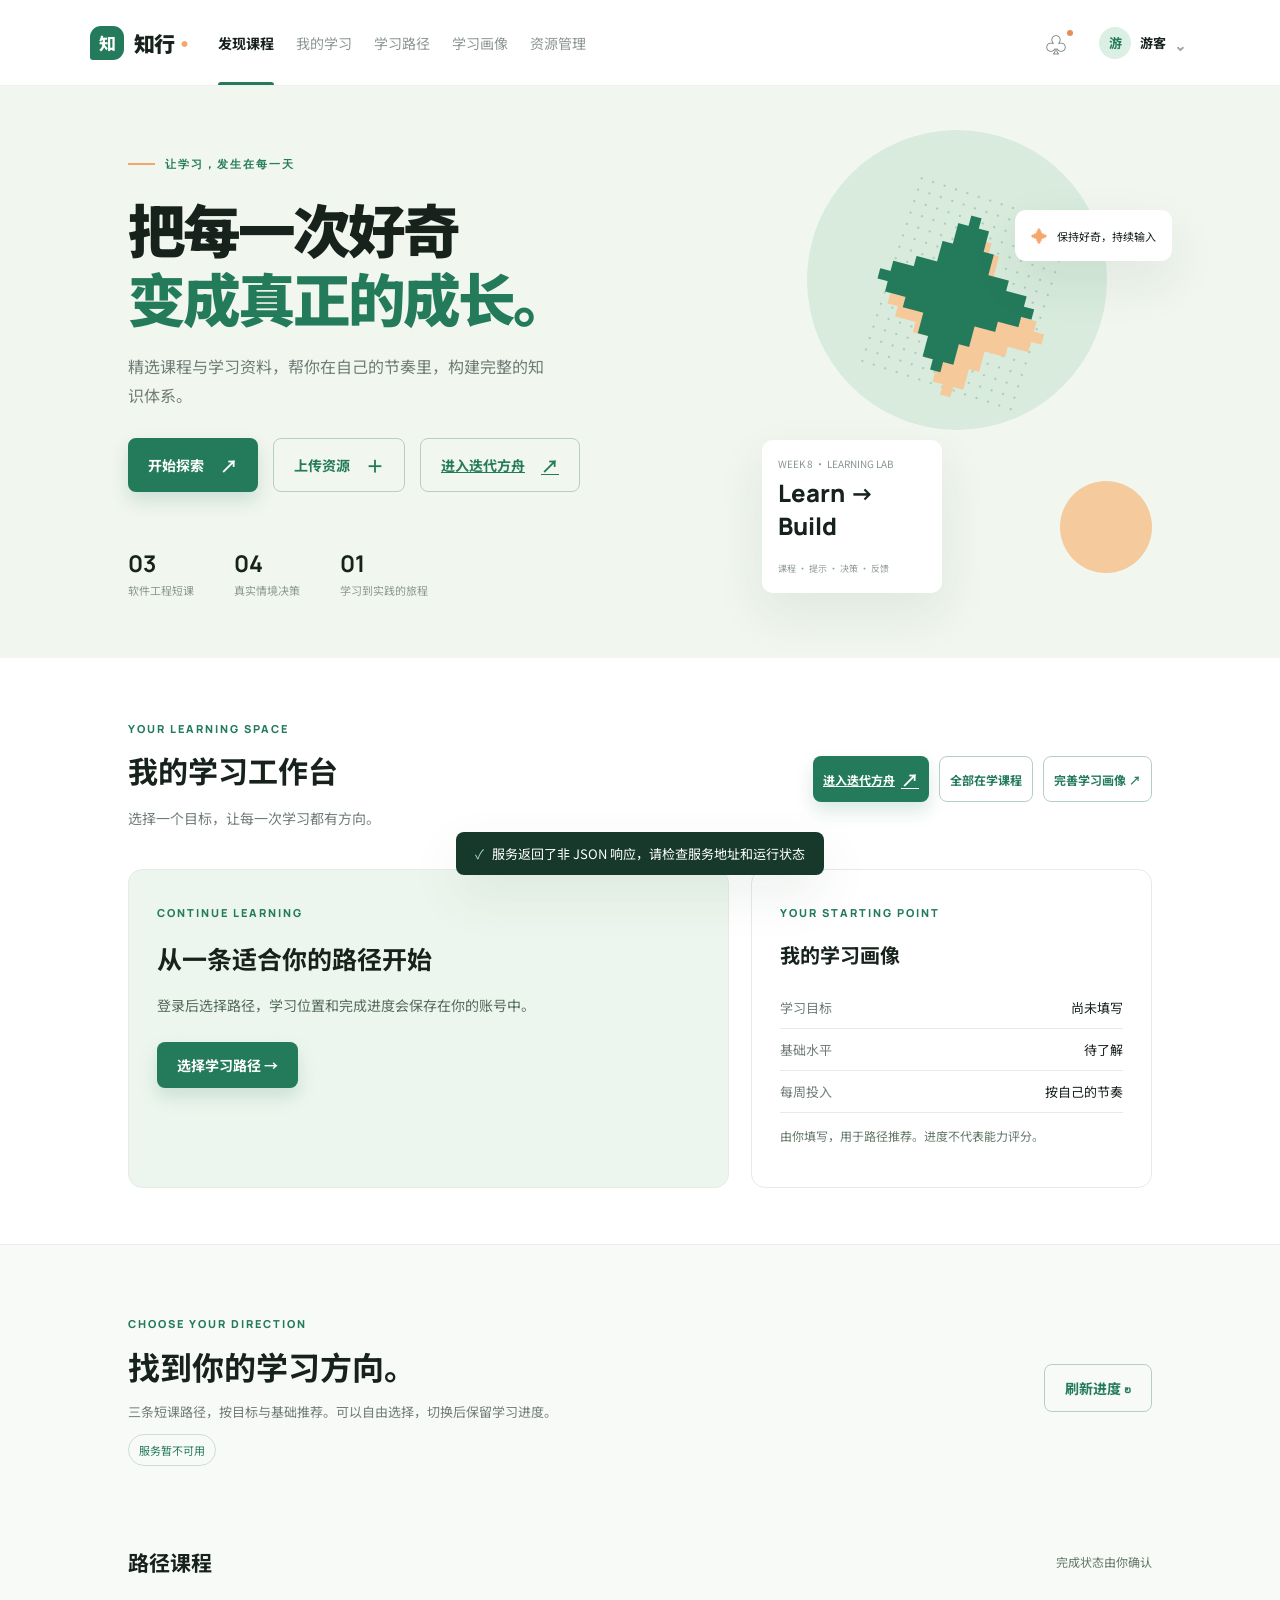
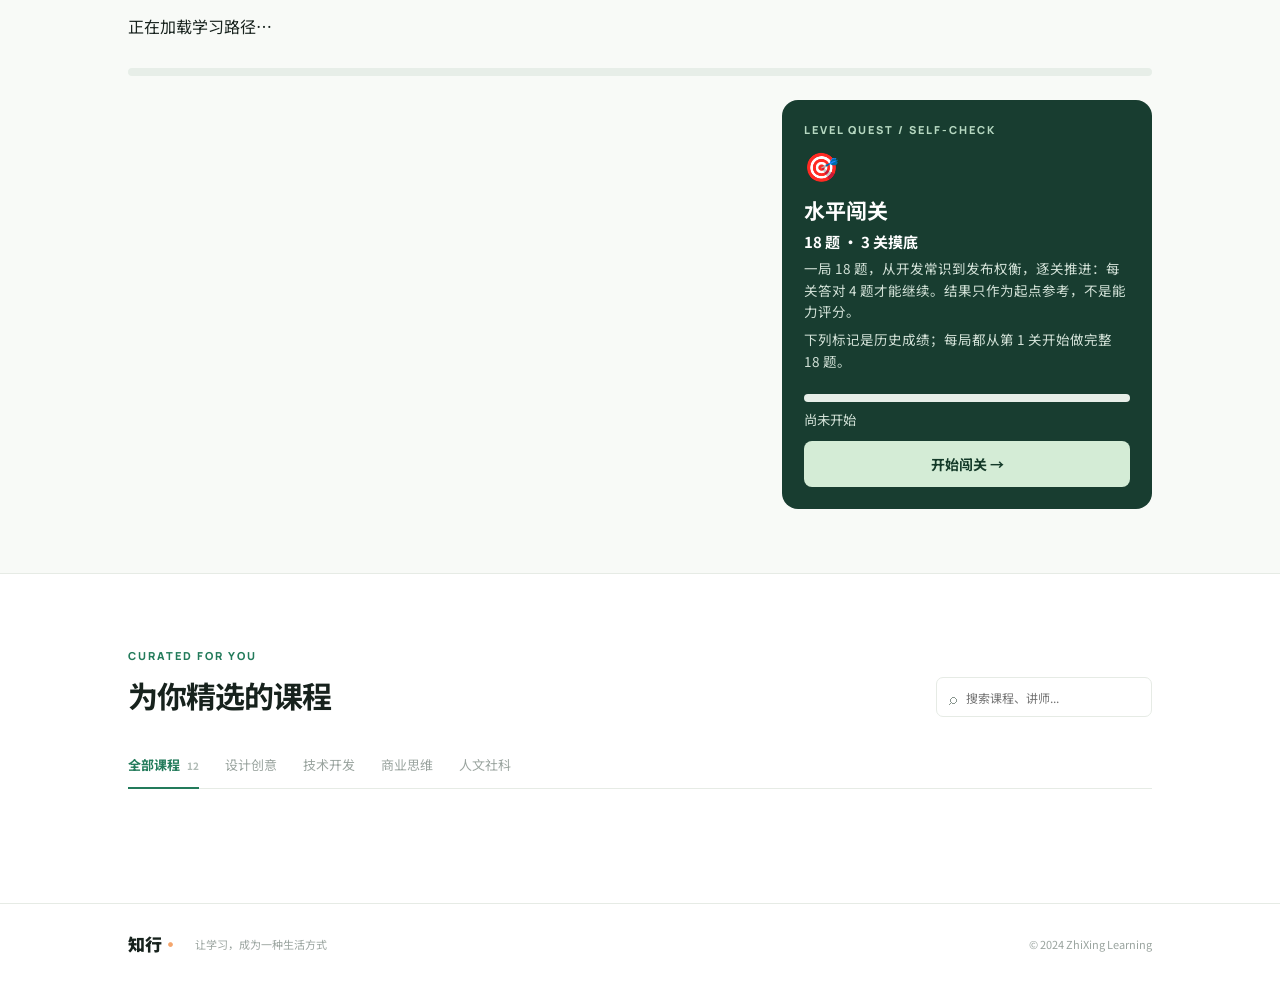
==== commit d53d9292: "fix: keep Iterative Ark entry visible for signed-in students" ====
--- a/frontend/index.html
+++ b/frontend/index.html
@@ -10,8 +10,10 @@
   <link href="https://fonts.googleapis.com/css2?family=Manrope:wght@400;500;600;700;800&family=Noto+Sans+SC:wght@400;500;700;800;900&display=swap" rel="stylesheet" />
   <link rel="stylesheet" href="/frontend/styles/main.css" />
   <link rel="stylesheet" href="/frontend/styles/learning.css" />
+  <link rel="stylesheet" href="/frontend/styles/teacher.css">
 </head>
 <body>
+  <div id="account-status" class="account-status hidden" role="status"></div>
   <div class="app-shell">
     <header class="topbar">
       <a class="brand" href="#" aria-label="知行学习平台首页">
@@ -73,7 +75,14 @@
       </section>
 
       <section class="student-workbench" id="student-workbench" aria-labelledby="workbench-title">
-        <div class="workbench-heading"><div><span class="section-kicker">YOUR LEARNING SPACE</span><h2 id="workbench-title">我的学习工作台</h2><p id="workbench-greeting">选择一个目标，让每一次学习都有方向。</p></div><div class="lesson-actions"><button class="button button-ghost" id="view-enrolled-courses">全部在学课程</button><button class="button button-ghost" id="edit-learning-profile">完善学习画像 ↗</button></div></div>
+        <div class="workbench-heading">
+          <div><span class="section-kicker">YOUR LEARNING SPACE</span><h2 id="workbench-title">我的学习工作台</h2><p id="workbench-greeting">选择一个目标，让每一次学习都有方向。</p></div>
+          <div class="lesson-actions">
+            <a class="button button-primary" id="workbench-ark-link" href="/game">进入迭代方舟 <span aria-hidden="true">↗</span></a>
+            <button class="button button-ghost" id="view-enrolled-courses">全部在学课程</button>
+            <button class="button button-ghost" id="edit-learning-profile">完善学习画像 ↗</button>
+          </div>
+        </div>
         <div class="workbench-grid">
           <article class="resume-card"><span class="section-kicker" id="resume-eyebrow">CONTINUE LEARNING</span><h3 id="resume-title">从一条适合你的路径开始</h3><p id="resume-description">登录后选择路径，学习位置和完成进度会保存在你的账号中。</p><p id="resume-path-label" class="supporting-copy"></p><button class="button button-primary" id="resume-learning">选择学习路径 →</button><button class="button button-ghost hidden" id="resume-view-path">查看当前路径</button><p id="next-lesson-label" class="supporting-copy"></p></article>
           <article class="profile-overview"><span class="section-kicker">YOUR STARTING POINT</span><h3>我的学习画像</h3><dl id="profile-overview"><div><dt>学习目标</dt><dd>尚未填写</dd></div><div><dt>基础水平</dt><dd>待了解</dd></div><div><dt>每周投入</dt><dd>按自己的节奏</dd></div></dl><p class="supporting-copy">由你填写，用于路径推荐。进度不代表能力评分。</p></article>
@@ -129,6 +138,7 @@
           <label class="field">密码<input id="auth-password" type="password" required minlength="6" placeholder="至少 6 位密码" /></label>
           <div class="form-error" id="auth-error"></div>
           <button class="button button-primary full-width" type="submit" id="auth-submit">登录 <span>→</span></button>
+          <button type="button" class="text-action" id="forgot-password">忘记密码？</button>
         </form>
         <p class="form-footnote">继续即表示你同意 <a href="#">服务条款</a> 与 <a href="#">隐私政策</a></p>
       </div>
@@ -136,18 +146,48 @@
   </div>
 
   <div class="modal-backdrop hidden" id="upload-modal">
-    <div class="modal upload-modal" role="dialog" aria-modal="true" aria-labelledby="upload-title">
-      <button class="close-button" data-close-modal>×</button>
-      <div class="modal-heading"><span class="section-kicker">SHARE KNOWLEDGE</span><h2 id="upload-title">上传学习资源</h2><p>把你的知识整理成课程，分享给更多学习伙伴。</p></div>
-      <form id="upload-form">
-        <label class="field">课程名称<input id="course-title" required type="text" placeholder="例如：从零开始学品牌设计" /></label>
-        <div class="two-fields"><label class="field">课程分类<select id="course-category"><option>设计</option><option>技术</option><option>商业</option><option>人文</option></select></label><label class="field">资源类型<select id="course-type"><option value="pdf">PDF 文档</option><option value="video">视频课程</option><option value="ppt">PPT 演示</option><option value="word">Word 文档</option></select></label></div>
-        <label class="field">课程简介<textarea id="course-description" rows="3" placeholder="简单介绍这门课程的内容..."></textarea></label>
-        <label class="file-drop" for="course-file"><span class="upload-icon">↑</span><strong>点击选择文件或拖拽到这里</strong><small>支持 Word、PDF、PPT、MP4，单个文件不超过 500MB</small><input id="course-file" type="file" accept=".pdf,.doc,.docx,.ppt,.pptx,.mp4,.mov" /></label>
-        <div class="selected-file hidden" id="selected-file"><span>▧</span><span id="file-name"></span><button type="button" id="remove-file">×</button></div>
-        <div class="form-error" id="upload-error"></div>
-        <button class="button button-primary full-width" type="submit">发布课程 <span>↗</span></button>
-      </form>
+    <div class="modal studio-modal" role="dialog" aria-modal="true" aria-labelledby="studio-heading">
+      <button class="close-button" data-close-modal aria-label="关闭课程编辑器">×</button>
+      <div class="modal-heading"><span class="section-kicker">INSTRUCTOR STUDIO</span><h2 id="studio-heading">创建课程</h2><p>上传已有讲义，让 AI 先整理课程。你只需检查、调整并确认发布。</p></div>
+      <div id="studio-preview-banner" class="analytics-notice hidden">本地编辑器预览 · 可填写、预览和保存本机草稿，不会发布课程或修改团队数据。</div>
+      <form id="studio-form" novalidate><fieldset id="studio-fieldset">
+      <nav class="studio-steps" aria-label="课程创建步骤"><button type="button" class="studio-step" data-tab="ai">上传资料 · AI 整理</button><button type="button" class="studio-step active" data-tab="basics">高级编辑 · 基础</button><button type="button" class="studio-step" data-tab="content">高级编辑 · 内容</button><button type="button" class="studio-step" data-tab="preview">学生视角预览</button></nav>
+      <div class="studio-layout"><div class="studio-main">
+      <section class="studio-pane" data-pane="ai">
+        <div class="ai-intro"><span class="ai-pill" id="studio-ai-model">Claude 课程助手</span><h3>有一份讲义，就可以开始。</h3><p>上传 PDF 或 PPTX，自动整理标题、学习目标、重点章节与练习建议，再给出待确认事项。</p></div>
+        <label class="ai-dropzone" for="studio-ai-file"><span class="ai-upload-symbol">↑</span><strong>选择你的课程资料</strong><span id="studio-ai-filename">支持文字型 PDF / PPTX · 最多 20MB、60 页</span><input id="studio-ai-file" type="file" accept=".pdf,.pptx"></label>
+        <label class="field ai-audience">主要面向谁？（可选）<select id="studio-ai-audience"><option value="auto">让 AI 根据资料建议</option><option value="beginner">零基础学生</option><option value="intermediate">有一定基础</option><option value="advanced">进阶学习者</option></select></label>
+        <p class="ai-disclosure">点击生成会把提取的资料文字发送至云渡 Claude，并产生 API 用量；只生成草稿，不会自动发布。扫描件暂不支持 OCR。</p>
+        <div class="ai-actions"><button id="studio-ai-generate" type="button" class="button button-primary" disabled>生成课程草稿与评价</button><button id="studio-ai-cancel" type="button" class="text-action hidden">停止等待</button><button id="studio-ai-resume" type="button" class="text-action hidden">恢复查询</button><button id="studio-ai-edit" type="button" class="text-action">我想手动编辑</button></div>
+        <div class="ai-stages"><span class="ai-stage">1 接收资料</span><span class="ai-stage">2 提取文字</span><span class="ai-stage">3 生成与检查</span><span class="ai-stage">4 教师确认</span></div>
+        <p id="studio-ai-status" role="status" aria-live="polite"></p>
+        <section id="studio-ai-result" class="hidden"><div class="ai-result-heading"><span class="section-kicker">草稿已准备好 · 尚未发布</span><h3>先看看 AI 整理得怎么样</h3><p id="studio-ai-coverage"></p></div><p id="studio-ai-summary"></p><div id="studio-ai-report"></div><details class="ai-candidate-details" open><summary>查看生成的课程草稿</summary><div id="studio-ai-candidate"></div></details><div class="ai-actions"><button id="studio-ai-apply" type="button" class="button button-primary" disabled>采用草稿，进入发布前预览</button><a id="studio-ai-original" class="text-action hidden" target="_blank" rel="noopener">对照原资料 ↗</a><button id="studio-ai-export" type="button" class="text-action">下载草稿与审阅记录</button></div><p class="ai-disclosure">这是 AI 建议，不是质量认证。采用前请确认资料重点、补充示例和练习是否合适。</p></section>
+      </section>
+      <input id="studio-source_notes" type="hidden">
+
+      <section class="studio-pane" data-pane="basics"><h3>这门课，准备怎么教？</h3><p class="supporting-copy">课程模式决定内容要求；附件不再是每门课的必选项。</p><input id="studio-mode" type="hidden" value="guided"><div class="studio-modes">
+      <button type="button" class="studio-mode" data-mode="resource"><b>资料阅读</b><small>文档 + 学习指引</small></button>
+      <button type="button" class="studio-mode" data-mode="video"><b>视频学习</b><small>视频 + 目标说明</small></button>
+      <button type="button" class="studio-mode" data-mode="guided"><b>分步讲解</b><small>短小节 + 具体示例</small></button>
+      <button type="button" class="studio-mode" data-mode="practice"><b>动手实践</b><small>任务 + 自查标准</small></button>
+      <button type="button" class="studio-mode" data-mode="blended"><b>混合课程</b><small>附件 + 分步内容</small></button></div><p id="studio-mode-help" class="studio-mode-help"></p>
+      <label class="field">课程名称 *<input id="studio-title" maxlength="120" placeholder="例如：第一次提交 PR，把修改说清楚"></label>
+      <label class="field">课程简介 *<textarea id="studio-description" maxlength="1000" rows="2" placeholder="用两句话说明这节课解决什么问题。"></textarea></label>
+      <div class="studio-three"><label class="field">课程分类<select id="studio-category"><option>技术</option><option>设计</option><option>商业</option><option>人文</option></select></label><label class="field">学习基础<select id="studio-level"><option value="beginner">零基础</option><option value="intermediate">有一定基础</option><option value="advanced">进阶</option></select></label><label class="field">预计时长（分钟）*<input id="studio-minutes" type="number" min="1" max="600" value="15"></label></div>
+      <label class="field">适合人群 *<input id="studio-audience" maxlength="300" placeholder="例如：第一次参与团队开发的同学"></label>
+      <label class="field">学习目标 *<textarea id="studio-objectives" maxlength="2000" rows="3" placeholder="每行一个可观察的目标，例如：能写出修改内容和验证方法"></textarea></label></section>
+      <section class="studio-pane hidden" data-pane="content"><h3>把内容组织成能学、能做的步骤</h3><p class="supporting-copy">分步讲解 / 混合课程至少有一节正文；动手实践必须填写任务和完成标准。</p>
+      <div class="studio-attachment"><h4>课程附件</h4><p id="studio-attachment-help"></p><label class="field">选择文件<input id="course-file" type="file" accept=".pdf,.doc,.docx,.ppt,.pptx,.mp4,.mov"></label><small>支持 PDF、Word、PPT、MP4、MOV，最多 500MB。视频播放取决于浏览器对编码的支持。</small><p id="studio-file-label"></p><button type="button" class="text-action" id="studio-remove-file">撤销新选择（编辑时保留原附件）</button></div>
+      <div class="studio-section-toolbar"><h4>分步正文</h4><button type="button" class="button button-ghost" id="studio-add-section">＋ 添加小节</button></div><div id="studio-sections"></div>
+      <label class="field">示例 / 代码示范<textarea id="studio-example" maxlength="6000" rows="4" placeholder="给学生看一个完整的小例子，不要求执行代码。"></textarea></label>
+      <label class="field">动手任务<textarea id="studio-task" maxlength="4000" rows="3" placeholder="让学生完成什么？需要产出什么？"></textarea></label>
+      <label class="field">完成标准 / 自查清单<textarea id="studio-checklist" maxlength="2000" rows="3" placeholder="每行一项，供学生检查自己的产出。"></textarea></label>
+      <label class="field">参考思路（学生手动展开）<textarea id="studio-reference" maxlength="4000" rows="3" placeholder="提供解释或示范，不自动评分。"></textarea></label>
+      <p class="supporting-copy">此版本支持文本任务及账号草稿；没有在线代码执行、作业附件提交或自动评分。</p></section>
+      <section class="studio-pane hidden" data-pane="preview"><p id="studio-ai-review-note" class="ai-disclosure hidden">AI 草稿需教师核对。可在“上传资料 · AI 整理”查看来源与审阅；后续手工编辑不会自动重新评价。</p><p id="studio-preview-warning" class="studio-mode-help"></p><h2 id="studio-preview-title"></h2><div id="studio-preview-body"></div></section>
+      </div><aside class="studio-sidebar"><span class="section-kicker">课程结构</span><div id="studio-outline"></div><button type="button" class="text-action" id="studio-sample">填入一节示例课程</button></aside></div>
+      <div class="studio-footer"><div><button type="button" class="button button-ghost" id="studio-save-draft">保存本机草稿</button><button type="button" class="text-action" id="studio-restore-draft">恢复草稿</button><p id="studio-draft-status" role="status"></p></div><button type="submit" class="button button-primary" id="studio-submit">发布课程</button></div>
+      </fieldset><p id="studio-error" class="form-error" role="alert"></p></form>
     </div>
   </div>
 
@@ -171,6 +211,7 @@
       <div class="modal-heading"><span class="section-kicker">YOUR ACCOUNT</span><h2 id="profile-title">个人账号</h2><p>管理你的个人资料和登录安全。</p></div>
       <div class="profile-avatar-row"><div class="profile-avatar" id="profile-avatar">游</div><label class="button button-ghost avatar-picker">更换头像<input id="profile-avatar-file" type="file" accept=".jpg,.jpeg,.png,.gif,.webp" /></label></div>
       <form id="profile-form"><label class="field">昵称<input id="profile-name" required maxlength="40" /></label><label class="field">邮箱<input id="profile-email" disabled /></label><div class="form-error" id="profile-error"></div><button class="button button-primary full-width" type="submit">保存个人资料</button></form>
+      <section class="account-security-panel"><h3>账号验证与教师申请</h3><p id="account-verification-status"></p><button type="button" class="button button-ghost" id="send-verification">发送验证邮件</button><p id="verification-feedback" role="status"></p><form id="teacher-application-form"><label class="field">教学用途 / 所属机构 / 拟开设课程<textarea id="teacher-application-reason" minlength="10" maxlength="1000" required placeholder="请说明教学用途，供管理员核实身份。不要填写证件号码等敏感信息。"></textarea></label><button class="button button-ghost" type="submit">提交教师申请</button><p id="teacher-application-feedback" role="status"></p></form></section>
       <form id="password-form" class="password-form"><h3>修改密码</h3><label class="field">当前密码<input id="current-password" type="password" required /></label><label class="field">新密码<input id="new-password" type="password" minlength="6" required /></label><div class="form-error" id="password-error"></div><button class="button button-ghost full-width" type="submit">更新密码</button></form>
       <button class="button button-ghost full-width logout-button" id="profile-logout">退出登录</button>
       <button class="button button-ghost full-width account-delete-button" id="profile-delete-account">注销账号</button>
@@ -188,8 +229,17 @@
   <div class="modal-backdrop hidden" id="learners-modal">
     <div class="modal learning-modal" role="dialog" aria-modal="true" aria-labelledby="learners-title">
       <button class="close-button" data-close-modal>×</button>
-      <div class="modal-heading"><span class="section-kicker">COURSE MEMBERS</span><h2 id="learners-title">学习人员</h2><p id="learners-description"></p></div>
-      <div id="learners-list" class="space-list"></div>
+      <div id="analytics-overview"><div class="modal-heading"><span class="section-kicker">LEARNING ANALYTICS</span><h2 id="learners-title">学习人员</h2><p id="learners-description"></p></div>
+      <div id="analytics-preview-note" class="analytics-notice hidden">本地效果预览 · 以下均为示例数据，不代表真实学生记录。</div>
+      <div id="analytics-stats" class="analytics-stats" aria-label="课程学习统计"></div>
+      <p class="analytics-definition">统计当前加入者；打开课时或已有进度计为开始学习，100% 计为完成。完成率反映进度，不代表知识掌握程度。</p>
+      <div class="analytics-tools"><label>搜索学生<input id="analytics-search" type="search" placeholder="输入学生昵称"></label><label>学习状态<select id="analytics-filter"><option value="all">全部状态</option><option value="not_started">未开始</option><option value="in_progress">学习中</option><option value="completed">已完成</option></select></label><button id="analytics-refresh" class="secondary-button" type="button">刷新数据</button></div>
+      <p id="analytics-result-count" aria-live="polite"></p>
+      <div id="learners-list" class="space-list" aria-live="polite"></div></div>
+      <section id="learner-detail" class="hidden" aria-label="当前课程学习者详情">
+        <button id="learner-back" class="detail-back" type="button">← 返回学习者列表</button>
+        <div id="learner-detail-content" aria-live="polite"></div>
+      </section>
     </div>
   </div>
 
@@ -197,7 +247,7 @@
     <div class="modal admin-users-modal" role="dialog" aria-modal="true" aria-labelledby="admin-users-title">
       <button class="close-button" data-close-modal>×</button>
       <div class="modal-heading"><span class="section-kicker">ADMINISTRATION</span><h2 id="admin-users-title">账户数据</h2><p>查看已注册账户、教师课程和学生学习记录。</p></div>
-      <div id="admin-users-list" class="admin-users-list"></div>
+      <button class="button button-ghost" id="load-teacher-applications" type="button">查看待审核教师申请</button><div id="teacher-applications"></div><div id="admin-users-list" class="admin-users-list"></div>
     </div>
   </div>
 
@@ -256,8 +306,33 @@
       <aside class="tutor-panel" id="tutor-panel"><div class="tutor-heading"><h3>学习助手</h3><button type="button" id="tutor-clear" class="text-action">新对话</button></div><small id="tutor-mode-label">课时知识卡 · 规则式助手（非大模型）</small><p id="tutor-context"></p><div class="focus-context"><span id="tutor-focus-label">提问范围：整节课</span><button class="text-action" id="clear-tutor-focus" type="button">回到整节课</button></div><div class="tutor-messages" id="tutor-messages" aria-live="polite"><p class="supporting-copy">围绕当前课时提问，或试试下面的快捷操作。</p></div><div class="prompt-chips"><button data-tutor-prompt="解释本课知识">解释本节</button><button data-tutor-prompt="举个例子">举个例子</button><button data-tutor-prompt="总结重点">总结重点</button><button data-tutor-prompt="给我一道练习">自测练习</button></div><div class="prompt-chips"><button id="tutor-hint" type="button">任务提示 1</button><button id="tutor-reference" type="button">查看任务参考思路</button><button id="tutor-restore" type="button">恢复账号会话</button></div><form id="tutor-form"><label class="field">你的问题<textarea id="tutor-question" required maxlength="1000" rows="3" placeholder="例如：为什么 CI 失败后不能直接合并？"></textarea></label><button class="button button-primary full-width" id="tutor-send">发送问题 →</button></form><p id="tutor-status" class="supporting-copy" role="status"></p><div id="tutor-retry-actions" class="lesson-actions hidden"><button class="button button-ghost" id="tutor-retry">重试</button><button class="button button-ghost" id="tutor-use-cards">查看课时知识卡</button></div><p class="supporting-copy">按账号和课时保存最近 20 轮；新对话会替换本课当前会话。不执行代码，不读取附件。</p></aside>
     </div>
   </div></div>
+  <div class="completion-ai-backdrop hidden" id="completion-ai-modal">
+    <section class="modal completion-ai-dialog" role="dialog" aria-modal="true" aria-labelledby="completion-ai-title">
+      <button class="close-button" id="completion-ai-dismiss" type="button" aria-label="关闭学习回顾">×</button>
+      <span class="section-kicker">REFLECT / GET GUIDANCE</span>
+      <h2 id="completion-ai-title">回顾</h2>
+      <p class="supporting-copy">有哪里没有理解吗？我们可以一起讨论学习；没有问题可以留空。</p>
+      <form id="completion-ai-form">
+        <label class="field" for="completion-ai-question">你的疑问（可选）</label>
+        <textarea id="completion-ai-question" maxlength="700" rows="4" placeholder="例如：我还不太明白，为什么合并前要先确认 CI 全部通过？"></textarea>
+        <p id="completion-ai-status" class="supporting-copy" role="status" aria-live="polite"></p>
+        <p id="completion-ai-error" class="form-error" role="alert"></p>
+        <section id="completion-ai-result" class="completion-ai-result hidden" aria-labelledby="completion-ai-result-title">
+          <span id="completion-ai-mode" class="section-kicker"></span>
+          <h3 id="completion-ai-result-title">解释与下一步建议</h3>
+          <div id="completion-ai-answer"></div>
+        </section>
+        <div class="lesson-actions completion-ai-actions">
+          <button class="button button-ghost" id="completion-ai-cancel" type="button">暂时跳过</button>
+          <button class="button button-primary" id="completion-ai-submit" type="submit">获取解释与学习建议 →</button>
+          <button class="button button-ghost hidden" id="completion-ai-done" type="button">返回课程，查看下一步</button>
+        </div>
+      </form>
+    </section>
+  </div>
   <div class="modal-backdrop hidden" id="quest-modal"><div class="modal quest-modal" role="dialog" aria-modal="true" aria-labelledby="quest-title"><button class="close-button" data-close-modal aria-label="关闭闯关">×</button><span class="section-kicker">LEVEL QUEST / SELF-CHECK</span><p id="quest-status" aria-live="polite"></p><div class="quest-hearts hidden" id="quest-hearts" aria-label="剩余机会"></div><progress id="quest-run-progress" max="18" value="0" aria-label="本局进度"></progress><div class="quest-boss hidden" id="quest-boss">⚔️ BOSS · 综合大题</div><h2 id="quest-title"></h2><p id="quest-topic" class="supporting-copy"></p><pre class="quest-snippet hidden" id="quest-snippet"></pre><p id="quest-stem"></p><div class="quest-choices" id="quest-choices"></div><button class="button button-primary hidden" id="quest-confirm">确认提交 ✓</button><div class="quest-feedback hidden" id="quest-feedback" aria-live="polite"></div><button class="button button-primary hidden" id="quest-next">下一题 →</button><div class="quest-summary hidden" id="quest-summary"></div><button class="button button-primary hidden" id="quest-retry">再挑战一次 ↻</button><button class="button button-ghost hidden" id="quest-to-path">查看推荐路径 →</button></div></div>
   <div class="toast hidden" id="toast" role="status"><span>✓</span><span id="toast-message">操作成功</span></div>
+  <div class="modal-backdrop hidden" id="account-action-modal"><div class="modal auth-action-modal" role="dialog" aria-modal="true" aria-labelledby="account-action-title"><button class="close-button" data-close-modal>×</button><h2 id="account-action-title"></h2><div id="account-action-content"></div><p id="account-action-feedback" role="status"></p></div></div>
   <script src="/frontend/api/client.js"></script>
   <script src="/frontend/features/state.js"></script>
   <script src="/frontend/components/ui.js"></script>
@@ -269,6 +344,10 @@
   <script src="/frontend/features/quiz/level-quest.js"></script>
   <script src="/frontend/features/learning/study.js"></script>
   <script src="/frontend/features/tutor/study.js"></script>
+  <script src="/frontend/features/courses/analytics.js"></script>
+  <script src="/frontend/features/courses/studio.js"></script>
+  <script src="/frontend/features/courses/studio-ai.js"></script>
+  <script src="/frontend/features/auth/recovery.js"></script>
   <script src="/frontend/features/bootstrap.js"></script>
   <script src="/frontend/features/quiz/bank-admin.js"></script>
 </body>
--- a/frontend/styles/learning.css
+++ b/frontend/styles/learning.css
@@ -60,6 +60,17 @@
 .completion-feedback h3 { font-size:20px; line-height:1.6; margin:14px 0 10px; }
 .lesson-reading .completion-feedback p { font-size:13px; line-height:1.85; white-space:normal; }
 .completion-feedback:focus { outline:2px solid var(--green); outline-offset:4px; }
+.completion-ai-backdrop { position:fixed; inset:0; z-index:1000; display:grid; place-items:center; padding:24px; overflow-y:auto; background:#10251dcc; }
+.completion-ai-dialog { position:relative; width:min(620px,100%); max-height:calc(100dvh - 48px); overflow-y:auto; padding:38px; }
+.completion-ai-dialog h2 { margin:16px 38px 12px 0; font-size:26px; line-height:1.55; }
+.completion-ai-dialog>.supporting-copy { line-height:1.9; }
+.completion-ai-dialog textarea { display:block; width:100%; min-height:110px; resize:vertical; border:1px solid var(--line); border-radius:8px; padding:12px; line-height:1.8; }
+.completion-ai-dialog textarea:focus { outline:2px solid var(--green); outline-offset:2px; }
+.completion-ai-result { margin:18px 0; padding:18px; border:1px solid #b8d6bd; border-radius:10px; background:#f0f7ed; }
+.completion-ai-result h3 { margin:8px 0 12px; font-size:17px; }
+.completion-ai-result>div { max-height:260px; overflow:auto; white-space:pre-wrap; overflow-wrap:anywhere; font-size:13px; line-height:1.9; }
+.completion-ai-actions { margin-top:18px; justify-content:flex-end; }
+@media(max-width:560px) { .completion-ai-backdrop { padding:12px; }.completion-ai-dialog { max-height:calc(100dvh - 24px); padding:28px 20px; }.completion-ai-dialog h2 { font-size:22px; }.completion-ai-actions { justify-content:stretch; }.completion-ai-actions .button { flex:1 1 100%; } }
 @media(min-width:1151px) { .lesson-directory,.tutor-panel { position:sticky; top:20px; } }
 @media(max-width:1150px) {
   #lesson-modal .lesson-layout,#lesson-modal .lesson-layout.tutor-collapsed { grid-template-columns:140px minmax(0,1fr); }
--- a/frontend/styles/teacher.css
+++ b/frontend/styles/teacher.css
@@ -0,0 +1,13 @@
+
+
+
+/* M4 local preview: enrollment and course analytics. */
+#learners-modal .modal{max-width:960px;padding:36px}#learners-modal .modal-heading h2{font-size:26px}#learners-modal .space-list{max-height:42vh;gap:10px}#learners-modal .analytics-notice{padding:12px 16px;border:1px solid #ecd3a1;background:#fff7e6;color:#835f2d;border-radius:8px;font-size:13px;margin-bottom:18px}.analytics-stats{display:grid;grid-template-columns:repeat(4,1fr);gap:12px}.analytics-stat{background:#f2f7f4;border:1px solid #e1ebe5;border-radius:12px;padding:18px;display:grid;gap:7px}.analytics-stat span{font-size:13px;color:#5e756b}.analytics-stat strong{font-size:30px;color:#205c47}.analytics-stat small{font-size:11px;color:#72877c}.analytics-definition{font-size:12px;line-height:1.7;color:#718279;margin:14px 0 22px}.analytics-tools{display:flex;align-items:end;gap:12px}.analytics-tools label{display:grid;gap:7px;font-size:12px;color:#566e61}.analytics-tools label:first-child{flex:1}.analytics-tools input,.analytics-tools select{width:100%;min-height:40px;border:1px solid #d9e5dd;border-radius:7px;padding:9px 12px;background:white;font:inherit}.analytics-tools button{min-height:40px;white-space:nowrap}#analytics-result-count{font-size:12px;color:#72877c;margin:18px 0 12px}.analytics-row{display:flex;gap:18px;align-items:center;border:1px solid #e5ece7;border-radius:10px;padding:15px}.analytics-person{display:flex;align-items:center;gap:10px;flex:1;min-width:0}.analytics-person strong{display:block;font-size:13px;overflow-wrap:anywhere}.analytics-person small{display:block;font-size:11px;color:#7c8d83;margin-top:5px}.analytics-person .author-avatar{width:34px;height:34px;font-size:13px;flex:none}.analytics-progress{width:150px;flex:none}.analytics-progress>div{display:flex;justify-content:space-between;align-items:center;font-size:12px}.analytics-progress progress{width:100%;height:7px;appearance:none;border:0;border-radius:8px;background:#edf1ed;margin-top:7px}.analytics-progress progress::-webkit-progress-bar{background:#edf1ed;border-radius:8px}.analytics-progress progress::-webkit-progress-value{background:#39936c;border-radius:8px}.analytics-progress progress::-moz-progress-bar{background:#39936c;border-radius:8px}.analytics-status{font-size:11px;padding:3px 8px;border-radius:20px;background:#eff1f0;color:#66736b}.analytics-status.completed{background:#e3f3e9;color:#22734c}.analytics-status.in_progress{background:#fff2d7;color:#8a611b}.analytics-visit{display:grid;gap:7px;font-size:11px;min-width:110px}.analytics-visit small{color:#7c8d83}button:disabled{opacity:.55;cursor:wait}@media(max-width:650px){#learners-modal .modal{padding:30px 18px}.analytics-stats{grid-template-columns:repeat(2,1fr)}.analytics-stat{padding:12px}.analytics-tools{flex-wrap:wrap}.analytics-tools label:first-child{flex-basis:100%}.analytics-tools label:nth-child(2){flex:1}.analytics-row{flex-wrap:wrap;gap:12px}.analytics-person{flex-basis:50%}.analytics-progress{width:110px}.analytics-visit{flex:1}#learners-modal .modal-heading h2{font-size:22px}}
+
+.learner-detail-trigger{background:transparent;text-align:left;padding:5px;border-radius:8px;color:inherit;font:inherit;cursor:pointer}.learner-detail-trigger:hover{background:#eff7f2}.learner-detail-trigger:hover strong{color:#217852}.learner-detail-trigger:focus-visible,.detail-back:focus-visible{outline:2px solid #34875f;outline-offset:3px}.detail-back{border:1px solid #dce7df;background:#f6faf7;padding:9px 14px;color:#2c6c50;border-radius:8px;margin-bottom:22px;cursor:pointer}.learner-heading{display:flex;align-items:center;gap:18px;margin:10px 0 26px}.learner-avatar{display:grid;place-items:center;background:#e4f1e8;color:#2c7754;border-radius:50%;width:64px;height:64px;font-size:26px;flex:none}.learner-heading h2{margin:8px 0;font-size:25px}.learner-heading p{font-size:13px;color:#728377;margin:0}.learner-stats{grid-template-columns:repeat(3,1fr)}.analytics-stat .result-word{font-size:24px}.learner-section{border-top:1px solid #e3ebe5;margin-top:25px;padding-top:19px}.learner-section h3{font-size:17px;margin:0 0 16px}.learner-dates{display:grid;grid-template-columns:repeat(3,1fr);gap:14px}.learner-dates dt{font-size:12px;color:#738579}.learner-dates dd{margin:9px 0 0;font-size:14px}.learner-exercise{background:#f8faf8;border:1px solid #e4ebe5;border-radius:10px;padding:18px;margin:12px 0}.learner-exercise>div{display:flex;justify-content:space-between;align-items:center}.learner-exercise h4{font-size:15px;line-height:1.7;margin:15px 0 10px}.learner-exercise p{font-size:13px;line-height:1.8;color:#536b5e}.learner-exercise small{font-size:11px;color:#708074}.learner-boundary{font-size:12px;line-height:1.8;color:#7b887e;margin-top:24px}#learner-detail .analytics-notice{margin-top:0}@media(max-width:650px){.learner-stats{grid-template-columns:1fr}.learner-stats .analytics-stat{grid-template-columns:1fr auto;align-items:center}.learner-stats small{grid-column:1/-1}.learner-dates{grid-template-columns:1fr}.learner-heading h2{font-size:21px}.learner-avatar{width:48px;height:48px}.learner-exercise{padding:13px}}
+
+.studio-modal{max-width:1140px;padding:32px 36px}.studio-modal fieldset{margin:0;padding:0;border:0;min-width:0}.studio-modal .analytics-notice{padding:12px 16px;background:#fff5df;border:1px solid #e8d3a3;border-radius:8px;color:#85602c;font-size:13px;margin-bottom:18px}.studio-steps{display:flex;gap:8px;border-bottom:1px solid #e2eae4;margin-bottom:24px;padding-bottom:14px}.studio-step{background:#f4f7f4;color:#64776b;border-radius:8px;padding:11px 16px;font:inherit;font-size:13px;cursor:pointer}.studio-step.active{background:#256c52;color:#fff}.studio-layout{display:grid;grid-template-columns:minmax(0,1fr) 235px;gap:28px}.studio-main h3{font-size:20px;margin:0 0 10px}.studio-modes{display:grid;grid-template-columns:repeat(3,1fr);gap:9px;margin-top:18px}.studio-mode{border:1px solid #dce6df;border-radius:10px;background:#fff;padding:15px 10px;text-align:left;color:#385b48;cursor:pointer}.studio-mode b,.studio-mode small{display:block}.studio-mode b{font-size:14px}.studio-mode small{margin-top:8px;font-size:11px;color:#7d8e81}.studio-mode.selected{border-color:#2c8b65;background:#eef8f0;box-shadow:0 0 0 1px #2c8b65}.studio-mode-help{padding:12px 14px;background:#eff6f2;color:#42735c;border-radius:7px;font-size:12px;line-height:1.7}.studio-sidebar{background:#f6f8f3;border:1px solid #e5ebde;border-radius:13px;padding:22px 18px;align-self:start;position:sticky;top:0}.studio-sidebar strong{display:block;font-size:16px;line-height:1.7;margin-top:18px;overflow-wrap:anywhere}.studio-sidebar p,.studio-sidebar li,.studio-sidebar small{font-size:12px;line-height:1.9;color:#738274}.studio-sidebar ol{padding-left:20px}.studio-sidebar button{margin-top:20px}.studio-three{display:grid;grid-template-columns:repeat(3,1fr);gap:12px}.studio-section-editor{border:1px solid #dfe8e1;border-radius:10px;background:#fafcf9;padding:16px;margin-bottom:13px}.studio-section-toolbar{display:flex;align-items:center;justify-content:space-between;gap:10px}.studio-section-toolbar b{font-size:13px}.studio-section-toolbar button{padding:7px 10px;color:#47745c;background:#eef4ef;border-radius:5px;cursor:pointer}.studio-attachment{border:1px dashed #b4cdbb;border-radius:10px;background:#f6faf6;padding:17px;margin:20px 0}.studio-attachment h4{margin:0 0 9px}.studio-attachment p,.studio-attachment small{font-size:12px;color:#748675;line-height:1.7}.studio-footer{display:flex;justify-content:space-between;align-items:center;gap:16px;margin-top:25px;padding-top:20px;border-top:1px solid #e1e8e1}.studio-footer p{font-size:11px;color:#7a887c;line-height:1.6}.studio-footer button{white-space:nowrap}.studio-lesson-meta{display:flex;gap:8px;flex-wrap:wrap;margin:15px 0}.studio-lesson-meta span{background:#edf5ef;border-radius:16px;padding:5px 10px;font-size:12px;color:#4d7c60}.studio-reading-block{padding:22px 0;border-bottom:1px solid #e4ece5}.studio-reading-block h3{margin:10px 0;font-size:20px}.studio-reading-block p,.studio-prewrap{white-space:pre-wrap;line-height:1.95;font-size:15px;color:#4f6658;overflow-wrap:anywhere}.studio-media{padding:18px;background:#f3f7f3;border-radius:10px;margin:16px 0}.studio-media video{width:100%;max-height:350px;border-radius:8px;background:#163d2d}.studio-pane pre{white-space:pre-wrap;overflow-wrap:anywhere}.studio-edit-course{font-size:11px;padding:7px}.studio-modal .field textarea{resize:vertical}.studio-modal button:focus-visible{outline:3px solid #dcac61;outline-offset:3px}@media(max-width:800px){.studio-layout{grid-template-columns:1fr}.studio-sidebar{position:static}.studio-modal{padding:30px 20px}.studio-steps{gap:4px}.studio-step{padding:10px 7px;font-size:11px}.studio-modes{grid-template-columns:repeat(2,1fr)}.studio-three{grid-template-columns:1fr 1fr}.studio-footer{align-items:stretch;flex-direction:column}.studio-footer>button{width:100%}.studio-edit-course{white-space:nowrap}}
+
+.studio-layout.ai-focused{display:block;max-width:830px;margin:auto}.studio-layout.ai-focused .studio-sidebar{display:none}.ai-intro{padding:10px 0 16px}.ai-intro h3{font-size:29px;margin:18px 0 12px}.ai-intro p{font-size:14px;line-height:1.9;color:#6d8275}.ai-pill{display:inline-block;padding:6px 11px;border-radius:20px;background:#eef4e7;color:#577444;font-size:11px}.ai-dropzone{border:2px dashed #b4cfbd;border-radius:16px;background:#f5faf6;display:flex;align-items:center;flex-direction:column;gap:12px;padding:28px 20px;cursor:pointer}.ai-upload-symbol{display:grid;place-items:center;width:48px;height:48px;border-radius:14px;color:#327651;background:#e0efe3;font-size:28px}.ai-dropzone strong{font-size:18px;color:#315b43}.ai-dropzone>span:last-of-type{font-size:12px;color:#789080;overflow-wrap:anywhere}.ai-dropzone input{font-size:12px;width:100%;max-width:350px}.ai-audience{max-width:340px}.ai-disclosure{font-size:12px;line-height:1.8;color:#7a8579}.ai-actions{display:flex;gap:16px;align-items:center;flex-wrap:wrap;margin:20px 0}.ai-stages{display:flex;gap:12px;flex-wrap:wrap;padding-top:20px;border-top:1px solid #e3ebe4}.ai-stage{font-size:12px;color:#8b998d;padding:7px 10px;background:#f3f6f2;border-radius:6px}.ai-stage.is-done{background:#e1f1e6;color:#2f7951}#studio-ai-status{font-size:13px;line-height:1.8;color:#476e54;min-height:25px}.ai-error{color:#b75c45!important}#studio-ai-result{border-top:1px solid #dbe7df;margin-top:26px;padding-top:24px}.ai-result-heading h3{margin:9px 0}.ai-result-heading p{font-size:12px;color:#7d8b80}#studio-ai-summary{line-height:1.9;font-size:14px}.ai-review-columns{display:grid;grid-template-columns:1fr 1fr;gap:15px}.ai-review-columns section{padding:16px;background:#f3f7ef;border-radius:10px}.ai-review-columns ul{padding-left:18px;font-size:13px;color:#596e5e;line-height:1.85}.ai-review-columns h4{margin:0 0 8px}.ai-issue{border-left:3px solid #d7ac64;background:#fff9ec;border-radius:6px;padding:16px;margin:12px 0}.ai-issue strong{font-size:14px}.ai-issue p{font-size:13px;line-height:1.85;margin:8px 0}.ai-issue small{color:#957b52}.ai-source{border-top:1px solid #e4ece4;padding:14px 0;font-size:12px}.ai-source b,.ai-source span{display:block;line-height:1.7}.ai-source blockquote{margin:8px 0;padding-left:14px;border-left:2px solid #b8cdb9;color:#7b8c7e}.ai-candidate-details{margin:20px 0;border:1px solid #dde8df;border-radius:10px;padding:18px}.ai-candidate-details summary,.ai-source-notes summary{cursor:pointer;color:#477157;font-size:14px}#studio-ai-candidate{padding-top:15px}.ai-source-notes{padding:14px;background:#f6f8f1;margin:15px 0}.ai-source-notes p{font-size:12px}.studio-steps{flex-wrap:wrap}@media(max-width:650px){.ai-intro h3{font-size:23px}.ai-review-columns{grid-template-columns:1fr}.ai-dropzone{padding:23px 12px}.ai-actions .button{width:100%;justify-content:center}.ai-stages{gap:5px}.ai-stage{padding:6px;font-size:11px}}
+
+.account-status{padding:12px 24px;background:#fff5d9;color:#664b15}.account-security-panel{margin:20px 0;padding:18px;border:1px solid #dfe8e1;border-radius:10px;overflow-wrap:anywhere}.account-security-panel p{white-space:pre-wrap}.auth-action-modal{max-width:520px;width:calc(100% - 32px)}
